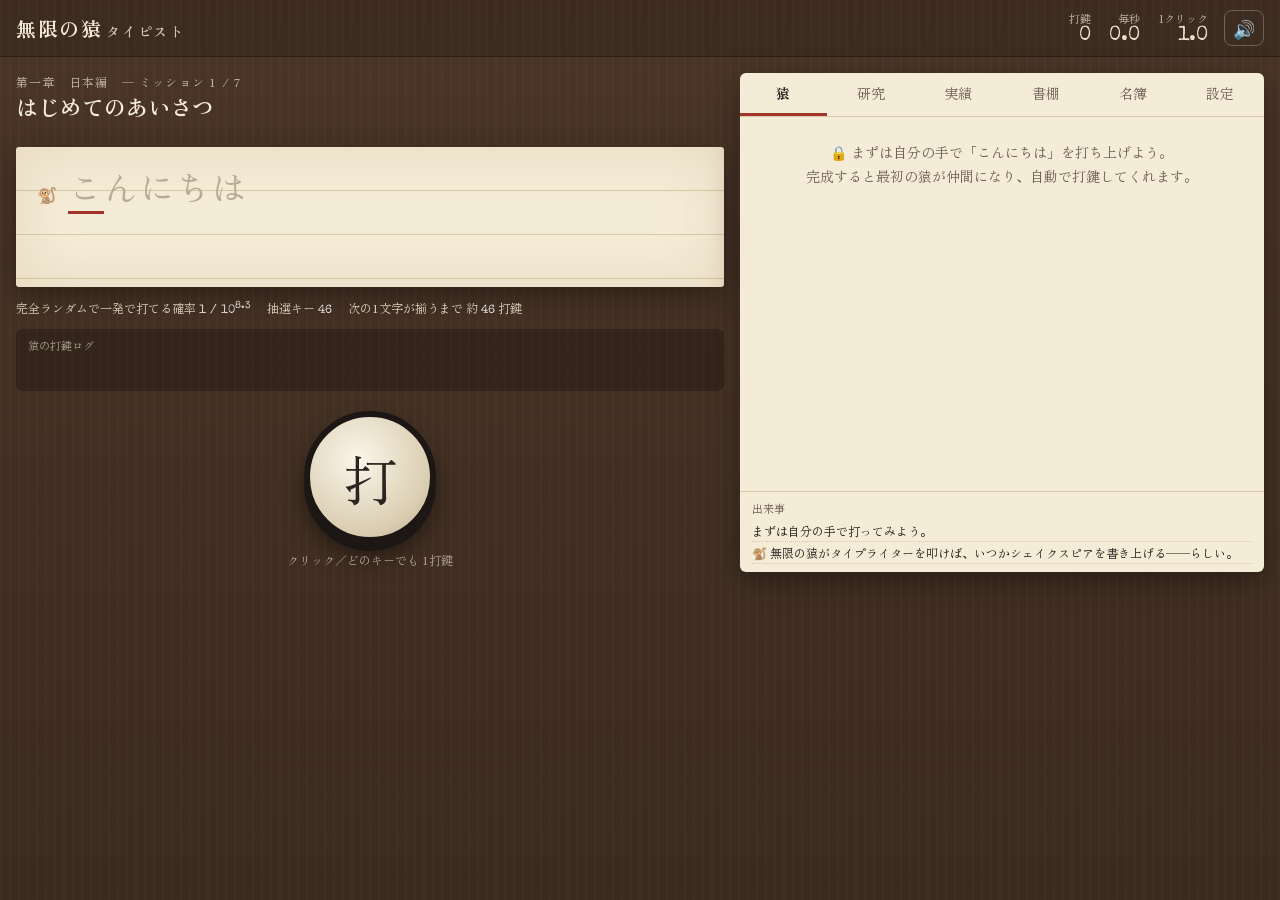
==== index.html @ df2c4b54 "Add Japanese chapter of Infinite Monkey Typist idle game Click/idle typing game themed on the infini" ====
<!doctype html>
<html lang="ja">
<head>
  <meta charset="utf-8">
  <meta name="viewport" content="width=device-width, initial-scale=1">
  <title>無限の猿タイピスト</title>
  <meta name="description" content="猿が無限にタイプしたらシェイクスピアも書けるのか？ 放置型タイピングゲーム">
  <link rel="preconnect" href="https://fonts.googleapis.com">
  <link rel="preconnect" href="https://fonts.gstatic.com" crossorigin>
  <link href="https://fonts.googleapis.com/css2?family=Zen+Old+Mincho:wght@400;700&family=Special+Elite&display=swap" rel="stylesheet">
  <link rel="stylesheet" href="css/style.css">
</head>
<body>
  <header class="topbar">
    <h1 class="logo">無限の猿<span>タイピスト</span></h1>
    <div class="stats">
      <div class="stat"><span class="stat-label">打鍵</span><span id="statKeys" class="stat-value">0</span></div>
      <div class="stat"><span class="stat-label">毎秒</span><span id="statKps" class="stat-value">0</span></div>
      <div class="stat"><span class="stat-label">1クリック</span><span id="statClick" class="stat-value">1</span></div>
    </div>
    <button id="muteBtn" class="icon-btn" title="音のオン／オフ">🔊</button>
  </header>

  <div id="strikeBanner" class="strike-banner" hidden>
    ✊ 猿たちがストライキ中！（生産 ×0.5）
    <button id="strikeBtn" class="btn">🍌 バナナで説得する</button>
  </div>

  <main class="layout">
    <section class="desk" id="desk">
      <div class="mission-head">
        <div id="missionChapter" class="mission-chapter">第一章　日本編</div>
        <div id="missionTitle" class="mission-title"></div>
        <div id="missionSource" class="mission-source"></div>
      </div>

      <div class="paper" id="paper"></div>

      <div class="odds" id="odds"></div>

      <div class="stream-wrap">
        <div class="stream-label">猿の打鍵ログ</div>
        <div class="stream" id="stream"></div>
      </div>

      <div class="key-area">
        <button id="typeKey" class="typekey" aria-label="打鍵する">
          <span class="typekey-face">打</span>
        </button>
        <div class="key-hint">クリック／どのキーでも 1打鍵</div>
      </div>

      <div id="golden" class="golden" hidden title="金のバナナ！">🍌</div>
    </section>

    <aside class="side">
      <nav class="tabs" id="tabs">
        <button data-tab="monkeys" class="tab active">猿</button>
        <button data-tab="research" class="tab">研究</button>
        <button data-tab="ach" class="tab">実績</button>
        <button data-tab="books" class="tab">書棚</button>
        <button data-tab="roster" class="tab">名簿</button>
        <button data-tab="settings" class="tab">設定</button>
      </nav>
      <div class="tab-panels">
        <div class="panel active" data-panel="monkeys" id="panelMonkeys"></div>
        <div class="panel" data-panel="research" id="panelResearch"></div>
        <div class="panel" data-panel="ach" id="panelAch"></div>
        <div class="panel" data-panel="books" id="panelBooks"></div>
        <div class="panel" data-panel="roster" id="panelRoster"></div>
        <div class="panel" data-panel="settings" id="panelSettings">
          <h3>セーブ</h3>
          <p class="muted">数秒ごとに自動保存しています。別の端末へ移すときは書き出した文字列を読み込んでください。</p>
          <div class="btn-row">
            <button id="exportBtn" class="btn">書き出し</button>
            <button id="importBtn" class="btn">読み込み</button>
          </div>
          <textarea id="saveText" class="save-text" rows="4" placeholder="ここにセーブ文字列"></textarea>
          <h3>その他</h3>
          <div class="btn-row">
            <button id="resetBtn" class="btn danger">最初からやり直す</button>
          </div>
          <p class="muted small">「猿が無限にタイプライターを叩けば、いつかシェイクスピアを書き上げる」——無限の猿定理より。</p>
        </div>
      </div>
      <div class="log-wrap">
        <div class="log-label">出来事</div>
        <ul class="log" id="log"></ul>
      </div>
    </aside>
  </main>

  <div id="modal" class="modal" hidden>
    <div class="modal-card">
      <div id="modalBody"></div>
      <button id="modalOk" class="btn primary">つづける</button>
    </div>
  </div>

  <div id="toasts" class="toasts"></div>

  <script src="js/data.js"></script>
  <script src="js/sound.js"></script>
  <script src="js/game.js"></script>
</body>
</html>
---- css/style.css ----
:root {
  --desk: #3b2a1f;
  --desk-2: #4a3527;
  --paper: #f5ecd7;
  --paper-2: #ebdfc3;
  --ink: #2b2420;
  --ink-soft: #6e6259;
  --ink-faint: #b9ab95;
  --accent: #a2342a;
  --accent-soft: #e9c9b8;
  --gold: #d9a520;
  --ok: #3f6b3a;
  --line: #d8c9a8;
  --font-jp: 'Zen Old Mincho', 'Hiragino Mincho ProN', 'Yu Mincho', serif;
  --font-type: 'Special Elite', 'Courier New', monospace;
}

* { box-sizing: border-box; }

html, body { margin: 0; }

body {
  min-height: 100vh;
  background:
    repeating-linear-gradient(90deg, rgba(255, 255, 255, 0.02) 0 2px, transparent 2px 9px),
    linear-gradient(180deg, var(--desk-2), var(--desk));
  color: var(--ink);
  font-family: var(--font-jp);
  -webkit-tap-highlight-color: transparent;
}

button { font-family: inherit; }

/* ── ヘッダー ── */
.topbar {
  display: flex;
  align-items: center;
  gap: 16px;
  padding: 10px 16px;
  color: var(--paper);
  border-bottom: 1px solid rgba(0, 0, 0, 0.3);
  background: rgba(0, 0, 0, 0.18);
  flex-wrap: wrap;
}

.logo { font-size: 20px; margin: 0; letter-spacing: 0.08em; white-space: nowrap; }
.logo span { font-size: 14px; margin-left: 4px; opacity: 0.8; }

.stats { display: flex; gap: 18px; margin-left: auto; flex-wrap: wrap; }
.stat { display: flex; flex-direction: column; align-items: flex-end; }
.stat-label { font-size: 11px; opacity: 0.7; }
.stat-value { font-family: var(--font-type); font-size: 20px; font-variant-numeric: tabular-nums; }

.icon-btn {
  background: none;
  border: 1px solid rgba(255, 255, 255, 0.25);
  border-radius: 8px;
  color: inherit;
  font-size: 18px;
  padding: 4px 8px;
  cursor: pointer;
}

.strike-banner {
  background: var(--accent);
  color: #fff;
  text-align: center;
  padding: 8px 16px;
  display: flex;
  justify-content: center;
  align-items: center;
  gap: 12px;
  flex-wrap: wrap;
}
.strike-banner[hidden] { display: none; }

/* ── レイアウト ── */
.layout {
  display: grid;
  grid-template-columns: minmax(0, 1.35fr) minmax(300px, 1fr);
  gap: 16px;
  padding: 16px;
  max-width: 1280px;
  margin: 0 auto;
}

@media (max-width: 820px) {
  .layout { grid-template-columns: minmax(0, 1fr); padding: 12px; }
  .stats { gap: 12px; }
  .stat-value { font-size: 17px; }
}

/* ── 机（左側） ── */
.desk {
  position: relative;
  display: flex;
  flex-direction: column;
  gap: 12px;
  min-width: 0;
}

.mission-head { color: var(--paper); }
.mission-chapter { font-size: 12px; opacity: 0.7; letter-spacing: 0.1em; }
.mission-title { font-size: 22px; font-weight: 700; }
.mission-source { font-size: 13px; opacity: 0.75; min-height: 1em; }

.paper {
  background:
    repeating-linear-gradient(180deg, transparent 0 43px, var(--line) 43px 44px),
    var(--paper);
  border-radius: 3px;
  padding: 18px 20px 20px;
  box-shadow: 0 10px 30px rgba(0, 0, 0, 0.35), inset 0 0 60px rgba(160, 130, 80, 0.18);
  min-height: 140px;
  font-size: clamp(22px, 4.6vw, 34px);
  line-height: 44px;
  overflow-wrap: anywhere;
}

.pline { display: flex; gap: 10px; align-items: baseline; }
.pmark { font-size: 16px; width: 22px; flex: none; text-align: center; opacity: 0.8; }
.ptext { letter-spacing: 0.06em; }
.pline.is-done .pmark { color: var(--ok); }

.done { color: var(--ink); }
.todo, .todo-c { color: var(--ink-faint); }
.partial { color: var(--accent); }
.cursor {
  color: var(--ink-faint);
  border-bottom: 3px solid var(--accent);
  animation: blink 1s steps(2, start) infinite;
}
.chunk { margin-right: 0.18em; }
.chunk.current { background: rgba(162, 52, 42, 0.07); border-radius: 3px; }

@keyframes blink { 50% { border-bottom-color: transparent; } }

.paper-end { text-align: center; line-height: 1.6; font-size: 16px; padding: 12px 0; }
.end-title { font-size: 34px; margin: 0 0 8px; letter-spacing: 0.3em; }

.odds {
  display: flex;
  flex-wrap: wrap;
  gap: 4px 16px;
  color: var(--paper);
  font-size: 12px;
  opacity: 0.85;
}
.odds b { font-family: var(--font-type); font-weight: normal; color: #fff; }

.stream-wrap {
  background: rgba(0, 0, 0, 0.25);
  border-radius: 6px;
  padding: 8px 12px;
  color: var(--paper);
}
.stream-label { font-size: 11px; opacity: 0.6; margin-bottom: 2px; }
.stream {
  font-size: 18px;
  height: 28px;
  white-space: nowrap;
  overflow: hidden;
  direction: rtl;
  text-align: left;
  opacity: 0.75;
}
.stream span { direction: ltr; unicode-bidi: isolate; display: inline-block; }
.stream .hit { color: var(--gold); opacity: 1; font-weight: 700; }

/* ── 打鍵キー ── */
.key-area {
  position: relative;
  display: flex;
  flex-direction: column;
  align-items: center;
  gap: 8px;
  padding: 8px 0 4px;
}

.typekey {
  width: 132px;
  height: 132px;
  border-radius: 50%;
  border: 6px solid #1c1714;
  background: radial-gradient(circle at 40% 35%, #fbf6ea, #d9ccb0 70%, #b8a888);
  box-shadow: 0 8px 0 #1c1714, 0 14px 24px rgba(0, 0, 0, 0.45);
  cursor: pointer;
  user-select: none;
  touch-action: manipulation;
  transition: transform 0.05s;
}
.typekey-face { font-size: 54px; color: var(--ink); }
.typekey:active, .typekey.pressed { animation: press 0.12s; }
@keyframes press {
  40% { transform: translateY(6px); box-shadow: 0 2px 0 #1c1714, 0 4px 10px rgba(0, 0, 0, 0.45); }
}
.key-hint { color: var(--paper); font-size: 12px; opacity: 0.6; }

.float {
  position: absolute;
  top: 10px;
  color: var(--gold);
  font-family: var(--font-type);
  font-size: 20px;
  pointer-events: none;
  animation: floatUp 0.9s ease-out forwards;
}
@keyframes floatUp { to { transform: translateY(-50px); opacity: 0; } }

.golden {
  position: absolute;
  font-size: 48px;
  cursor: pointer;
  z-index: 5;
  filter: drop-shadow(0 0 12px var(--gold)) saturate(1.6);
  animation: bob 1.4s ease-in-out infinite;
  user-select: none;
}
.golden[hidden] { display: none; }
@keyframes bob { 50% { transform: translateY(-8px) rotate(12deg); } }

/* ── サイド（右側） ── */
.side {
  background: var(--paper);
  border-radius: 6px;
  box-shadow: 0 10px 30px rgba(0, 0, 0, 0.35);
  display: flex;
  flex-direction: column;
  min-width: 0;
  max-height: calc(100vh - 100px);
  position: sticky;
  top: 16px;
}
@media (max-width: 820px) {
  .side { max-height: none; position: static; }
}

.tabs {
  display: flex;
  border-bottom: 1px solid var(--line);
  overflow-x: auto;
}
.tab {
  flex: 1;
  background: none;
  border: none;
  padding: 10px 6px;
  font-size: 14px;
  color: var(--ink-soft);
  cursor: pointer;
  white-space: nowrap;
  border-bottom: 3px solid transparent;
}
.tab.active { color: var(--ink); border-bottom-color: var(--accent); font-weight: 700; }

.tab-panels { overflow-y: auto; flex: 1; min-height: 200px; }
.panel { display: none; padding: 8px 12px 12px; }
.panel.active { display: block; }
.panel h3 { font-size: 13px; color: var(--ink-soft); margin: 12px 0 6px; letter-spacing: 0.1em; }

.item {
  display: flex;
  align-items: center;
  gap: 10px;
  width: 100%;
  text-align: left;
  background: #fffaf0;
  border: 1px solid var(--line);
  border-radius: 6px;
  padding: 8px 10px;
  margin-bottom: 6px;
  cursor: pointer;
  color: var(--ink);
}
.item:disabled { cursor: default; opacity: 0.5; }
.item.affordable:hover { border-color: var(--accent); background: #fff; }
.item-icon { font-size: 26px; width: 34px; text-align: center; flex: none; }
.item-main { flex: 1; min-width: 0; display: flex; flex-direction: column; }
.item-name { font-weight: 700; font-size: 15px; }
.item-sub { font-size: 11px; color: var(--ink-soft); line-height: 1.4; }
.item-side { display: flex; flex-direction: column; align-items: flex-end; flex: none; }
.item-owned { font-family: var(--font-type); font-size: 22px; line-height: 1; }
.item-cost { font-family: var(--font-type); font-size: 13px; color: var(--accent); }
.item-cost::before { content: '⌨ '; }

.locked {
  text-align: center;
  color: var(--ink-soft);
  padding: 16px 8px;
  line-height: 1.7;
  font-size: 14px;
}
.muted { color: var(--ink-soft); }
.small { font-size: 12px; }

.btn {
  background: #fffaf0;
  border: 1px solid var(--ink-soft);
  border-radius: 6px;
  padding: 6px 14px;
  cursor: pointer;
  font-size: 14px;
  color: var(--ink);
}
.btn.primary { background: var(--accent); color: #fff; border-color: var(--accent); padding: 8px 24px; }
.btn.danger { color: var(--accent); border-color: var(--accent); }
.btn-row { display: flex; gap: 8px; margin: 8px 0; flex-wrap: wrap; }
.save-text { width: 100%; font-family: monospace; font-size: 11px; border: 1px solid var(--line); border-radius: 6px; padding: 6px; background: #fffaf0; }

/* 実績 */
.ach-grid { display: grid; grid-template-columns: repeat(auto-fill, minmax(120px, 1fr)); gap: 6px; }
.ach {
  border: 1px dashed var(--line);
  border-radius: 6px;
  padding: 6px;
  display: flex;
  flex-direction: column;
  align-items: center;
  text-align: center;
  color: var(--ink-faint);
}
.ach.got { border-style: solid; color: var(--ink); background: #fffaf0; }
.ach-icon { font-size: 20px; }
.ach-name { font-size: 12px; font-weight: 700; }
.ach-desc { font-size: 10px; color: var(--ink-soft); }
.words { display: flex; flex-wrap: wrap; gap: 6px; }
.word { border: 1px dashed var(--line); border-radius: 4px; padding: 2px 8px; color: var(--ink-faint); }
.word.got { border-style: solid; color: var(--ink); background: #fffaf0; }
.word small { margin-left: 4px; color: var(--ink-soft); }

/* 書棚 */
.shelf {
  display: flex;
  flex-wrap: wrap;
  gap: 4px;
  align-items: flex-end;
  padding: 10px 8px 0;
  border-bottom: 10px solid #7a5638;
  min-height: 170px;
}
.book {
  writing-mode: vertical-rl;
  background: hsl(var(--hue), 35%, 38%);
  color: #f5ecd7;
  border: none;
  border-radius: 3px 3px 0 0;
  width: 38px;
  height: 150px;
  padding: 10px 4px;
  font-size: 13px;
  cursor: pointer;
  box-shadow: inset -4px 0 0 rgba(0, 0, 0, 0.2);
  overflow: hidden;
}
.book:hover { transform: translateY(-4px); }

/* 名簿 */
.roster { list-style: none; padding: 0; margin: 0; }
.roster li { display: flex; align-items: center; gap: 8px; padding: 6px 0; border-bottom: 1px dotted var(--line); }
.r-icon { font-size: 20px; }
.r-name { font-weight: 700; }
.r-meta { font-size: 12px; color: var(--ink-soft); margin-left: auto; }

/* 出来事ログ */
.log-wrap { border-top: 1px solid var(--line); padding: 8px 12px; }
.log-label { font-size: 11px; color: var(--ink-soft); }
.log { list-style: none; padding: 0; margin: 4px 0 0; font-size: 12px; max-height: 140px; overflow-y: auto; }
.log li { padding: 2px 0; border-bottom: 1px dotted var(--line); }

/* モーダル */
.modal {
  position: fixed;
  inset: 0;
  background: rgba(20, 14, 10, 0.6);
  display: flex;
  align-items: center;
  justify-content: center;
  padding: 16px;
  z-index: 20;
}
.modal[hidden] { display: none; }
.modal-card {
  background: var(--paper);
  border-radius: 6px;
  padding: 24px;
  max-width: 440px;
  width: 100%;
  text-align: center;
  box-shadow: 0 20px 60px rgba(0, 0, 0, 0.5);
  line-height: 1.7;
}
.modal-card h2 { margin: 0 0 8px; }
.big { font-family: var(--font-type); font-size: 28px; color: var(--accent); }
.mission-clear { font-size: 14px; letter-spacing: 0.4em; color: var(--accent); }
.scroll { font-size: 28px; margin: 12px 0; line-height: 1.6; }
.reward { background: #fffaf0; border-radius: 6px; padding: 8px; font-size: 14px; }

/* トースト */
.toasts {
  position: fixed;
  bottom: 16px;
  left: 50%;
  transform: translateX(-50%);
  display: flex;
  flex-direction: column;
  gap: 6px;
  align-items: center;
  z-index: 30;
  pointer-events: none;
  width: max-content;
  max-width: calc(100vw - 32px);
}
.toast {
  background: var(--ink);
  color: var(--paper);
  padding: 8px 16px;
  border-radius: 20px;
  font-size: 13px;
  box-shadow: 0 4px 16px rgba(0, 0, 0, 0.4);
  transition: opacity 0.5s, transform 0.5s;
}
.toast.out { opacity: 0; transform: translateY(8px); }
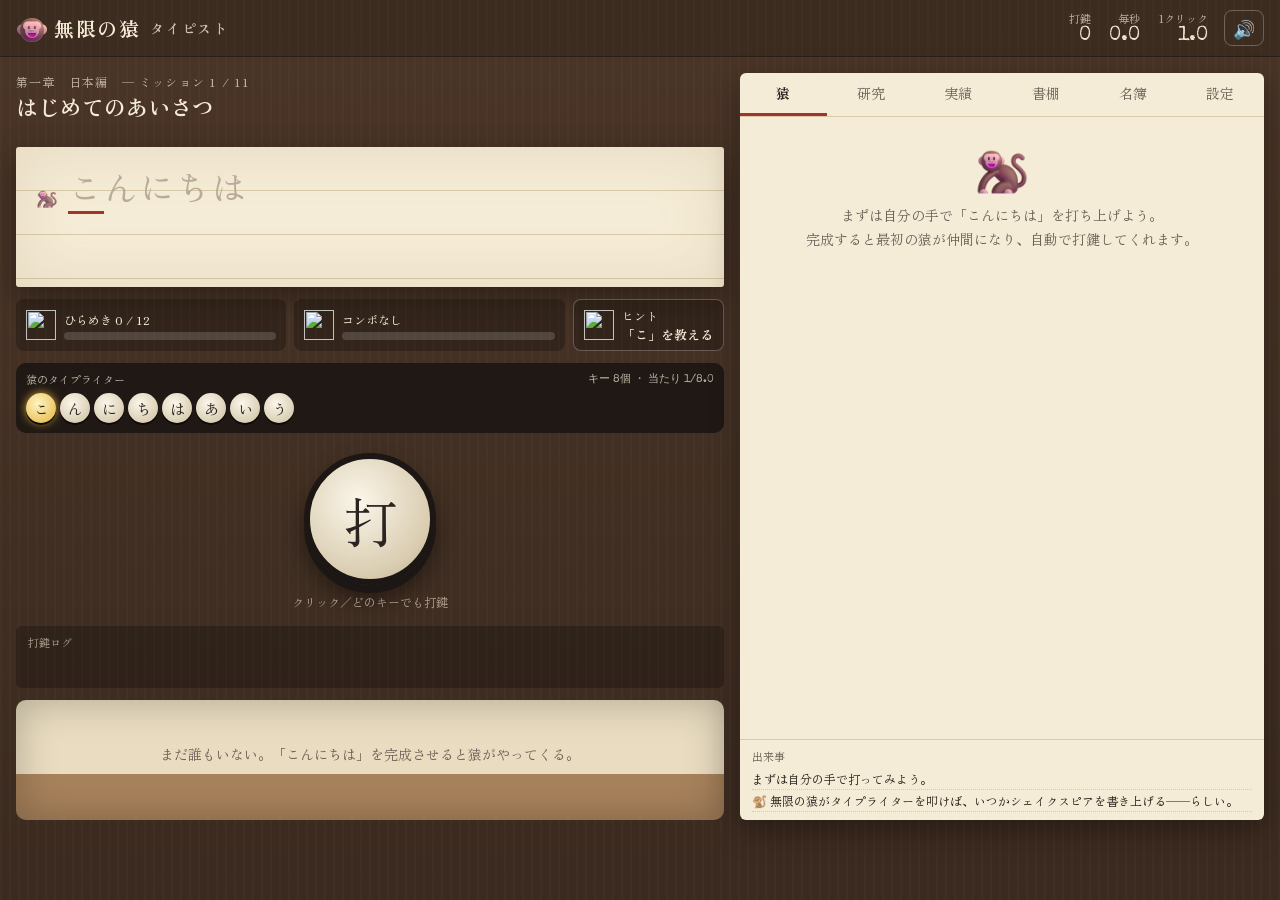
==== commit 82dc1829: "Rework game feel: growing keyboard, inspiration gauge, combos, monkey room - Keyboard starts with 8 " ====
--- a/index.html
+++ b/index.html
@@ -7,12 +7,12 @@
   <meta name="description" content="猿が無限にタイプしたらシェイクスピアも書けるのか？ 放置型タイピングゲーム">
   <link rel="preconnect" href="https://fonts.googleapis.com">
   <link rel="preconnect" href="https://fonts.gstatic.com" crossorigin>
-  <link href="https://fonts.googleapis.com/css2?family=Zen+Old+Mincho:wght@400;700&family=Special+Elite&display=swap" rel="stylesheet">
+  <link href="https://fonts.googleapis.com/css2?family=Zen+Old+Mincho:wght@400;700&family=Yuji+Syuku&family=Special+Elite&display=swap" rel="stylesheet">
   <link rel="stylesheet" href="css/style.css">
 </head>
 <body>
   <header class="topbar">
-    <h1 class="logo">無限の猿<span>タイピスト</span></h1>
+    <h1 class="logo"><img class="logo-img" src="assets/fluent/monkey_face.png" alt="">無限の猿<span>タイピスト</span></h1>
     <div class="stats">
       <div class="stat"><span class="stat-label">打鍵</span><span id="statKeys" class="stat-value">0</span></div>
       <div class="stat"><span class="stat-label">毎秒</span><span id="statKps" class="stat-value">0</span></div>
@@ -22,7 +22,7 @@
   </header>
 
   <div id="strikeBanner" class="strike-banner" hidden>
-    ✊ 猿たちがストライキ中！（生産 ×0.5）
+    <img class="strike-img" src="assets/fluent/raised_fist.png" alt=""> 猿たちがストライキ中！（生産 ×0.5）
     <button id="strikeBtn" class="btn">🍌 バナナで説得する</button>
   </div>
 
@@ -36,21 +36,48 @@
 
       <div class="paper" id="paper"></div>
 
-      <div class="odds" id="odds"></div>
+      <div class="gauges">
+        <div class="gauge">
+          <img class="gauge-img" src="assets/fluent/light_bulb.png" alt="">
+          <div class="gauge-body">
+            <div class="gauge-label">ひらめき <span id="inspText"></span></div>
+            <div class="bar"><div class="bar-fill insp" id="inspFill"></div></div>
+          </div>
+        </div>
+        <div class="gauge">
+          <img class="gauge-img" src="assets/fluent/fire.png" alt="">
+          <div class="gauge-body">
+            <div class="gauge-label" id="comboText"></div>
+            <div class="bar"><div class="bar-fill combo" id="comboFill"></div></div>
+          </div>
+        </div>
+        <button id="hintBtn" class="hint-btn" title="次の1文字を猿に教える">
+          <img class="gauge-img" src="assets/fluent/memo.png" alt="">
+          <span><span class="gauge-label">ヒント</span><br><span id="hintText" class="hint-text"></span></span>
+        </button>
+      </div>
+
+      <div class="keyboard-wrap">
+        <div class="kb-head"><span>猿のタイプライター</span><span id="odds" class="odds"></span></div>
+        <div class="keyboard" id="keyboard"></div>
+      </div>
+
+      <div class="key-area" id="keyArea">
+        <div class="key-bubbles" id="keyBubbles"></div>
+        <button id="typeKey" class="typekey" aria-label="打鍵する">
+          <span class="typekey-face">打</span>
+        </button>
+        <div class="key-hint">クリック／どのキーでも打鍵</div>
+      </div>
 
       <div class="stream-wrap">
-        <div class="stream-label">猿の打鍵ログ</div>
+        <div class="stream-label">打鍵ログ</div>
         <div class="stream" id="stream"></div>
       </div>
 
-      <div class="key-area">
-        <button id="typeKey" class="typekey" aria-label="打鍵する">
-          <span class="typekey-face">打</span>
-        </button>
-        <div class="key-hint">クリック／どのキーでも 1打鍵</div>
-      </div>
+      <div class="room" id="room"></div>
 
-      <div id="golden" class="golden" hidden title="金のバナナ！">🍌</div>
+      <img id="golden" class="golden" src="assets/fluent/banana.png" alt="金のバナナ" title="金のバナナ！" hidden>
     </section>
 
     <aside class="side">
@@ -81,6 +108,7 @@
             <button id="resetBtn" class="btn danger">最初からやり直す</button>
           </div>
           <p class="muted small">「猿が無限にタイプライターを叩けば、いつかシェイクスピアを書き上げる」——無限の猿定理より。</p>
+          <p class="muted small">画像素材：<a href="https://github.com/microsoft/fluentui-emoji" target="_blank" rel="noopener">Microsoft Fluent Emoji</a>（MIT License）</p>
         </div>
       </div>
       <div class="log-wrap">
--- a/css/style.css
+++ b/css/style.css
@@ -13,6 +13,7 @@
   --line: #d8c9a8;
   --font-jp: 'Zen Old Mincho', 'Hiragino Mincho ProN', 'Yu Mincho', serif;
   --font-type: 'Special Elite', 'Courier New', monospace;
+  --font-brush: 'Yuji Syuku', 'Zen Old Mincho', serif;
 }
 
 * { box-sizing: border-box; }
@@ -130,23 +131,12 @@
   border-bottom: 3px solid var(--accent);
   animation: blink 1s steps(2, start) infinite;
 }
-.chunk { margin-right: 0.18em; }
-.chunk.current { background: rgba(162, 52, 42, 0.07); border-radius: 3px; }
 
 @keyframes blink { 50% { border-bottom-color: transparent; } }
 
 .paper-end { text-align: center; line-height: 1.6; font-size: 16px; padding: 12px 0; }
 .end-title { font-size: 34px; margin: 0 0 8px; letter-spacing: 0.3em; }
 
-.odds {
-  display: flex;
-  flex-wrap: wrap;
-  gap: 4px 16px;
-  color: var(--paper);
-  font-size: 12px;
-  opacity: 0.85;
-}
-.odds b { font-family: var(--font-type); font-weight: normal; color: #fff; }
 
 .stream-wrap {
   background: rgba(0, 0, 0, 0.25);
@@ -209,7 +199,8 @@
 
 .golden {
   position: absolute;
-  font-size: 48px;
+  width: 64px;
+  height: 64px;
   cursor: pointer;
   z-index: 5;
   filter: drop-shadow(0 0 12px var(--gold)) saturate(1.6);
@@ -420,3 +411,176 @@
   transition: opacity 0.5s, transform 0.5s;
 }
 .toast.out { opacity: 0; transform: translateY(8px); }
+
+/* ── v2: 画像・ゲージ・キーボード・部屋 ── */
+.logo { display: flex; align-items: center; gap: 6px; }
+.logo-img { width: 32px; height: 32px; }
+.ico { width: 30px; height: 30px; object-fit: contain; }
+.strike-img { width: 24px; height: 24px; vertical-align: middle; }
+.pmark-img { width: 22px; height: 22px; vertical-align: middle; animation: bob 1.2s ease-in-out infinite; }
+
+.paper.shake { animation: shake 0.18s; }
+@keyframes shake { 30% { transform: translate(2px, 1px) rotate(0.3deg); } 70% { transform: translate(-2px, -1px) rotate(-0.3deg); } }
+
+.stamp { display: inline-block; animation: stamp 0.45s cubic-bezier(.2, 1.6, .4, 1); }
+.stamp-insp { color: #b7791f; }
+.stamp-hint { color: #2f5d8a; }
+@keyframes stamp {
+  0% { transform: scale(2.6) rotate(-12deg); opacity: 0; }
+  60% { transform: scale(0.9) rotate(2deg); opacity: 1; }
+  100% { transform: scale(1); }
+}
+
+.gauges {
+  display: grid;
+  grid-template-columns: 1fr 1fr auto;
+  gap: 8px;
+}
+@media (max-width: 560px) {
+  .gauges { grid-template-columns: 1fr 1fr; }
+  .hint-btn { grid-column: 1 / -1; }
+}
+.gauge, .hint-btn {
+  display: flex;
+  align-items: center;
+  gap: 8px;
+  background: rgba(0, 0, 0, 0.25);
+  border-radius: 8px;
+  padding: 6px 10px;
+  color: var(--paper);
+  min-width: 0;
+}
+.gauge-img { width: 30px; height: 30px; flex: none; }
+.gauge-body { flex: 1; min-width: 0; }
+.gauge-label { font-size: 12px; white-space: nowrap; overflow: hidden; text-overflow: ellipsis; }
+.bar { height: 8px; background: rgba(255, 255, 255, 0.15); border-radius: 4px; overflow: hidden; margin-top: 4px; }
+.bar-fill { height: 100%; width: 0; border-radius: 4px; transition: width 0.15s linear; }
+.bar-fill.insp { background: linear-gradient(90deg, #f6d365, #fda085); }
+.bar-fill.combo { background: linear-gradient(90deg, #ff9a3c, #e8453c); transition: none; }
+.hint-btn {
+  border: 1px solid rgba(255, 255, 255, 0.25);
+  cursor: pointer;
+  text-align: left;
+  font-family: inherit;
+}
+.hint-btn:not(:disabled):hover { background: rgba(0, 0, 0, 0.4); border-color: var(--gold); }
+.hint-btn:disabled { cursor: default; opacity: 0.55; }
+.hint-text { font-size: 13px; font-weight: 700; }
+
+body.on-fire .paper { box-shadow: 0 0 0 3px rgba(232, 69, 60, 0.6), 0 0 40px rgba(255, 154, 60, 0.55); }
+body.on-fire .typekey { box-shadow: 0 8px 0 #1c1714, 0 0 30px rgba(255, 154, 60, 0.8); }
+
+.keyboard-wrap { background: #1f1814; border-radius: 10px; padding: 8px 10px 10px; color: var(--paper); }
+.kb-head { display: flex; justify-content: space-between; font-size: 11px; opacity: 0.75; margin-bottom: 6px; gap: 8px; flex-wrap: wrap; }
+.keyboard { display: flex; flex-wrap: wrap; gap: 4px; }
+.kc {
+  display: inline-flex;
+  align-items: center;
+  justify-content: center;
+  width: 30px;
+  height: 30px;
+  border-radius: 50%;
+  background: radial-gradient(circle at 40% 35%, #fbf6ea, #cdbf9f);
+  color: var(--ink);
+  font-size: 15px;
+  box-shadow: 0 2px 0 #0d0a08;
+}
+.kc.target { background: radial-gradient(circle at 40% 35%, #fff4c2, #e3b33c); box-shadow: 0 2px 0 #0d0a08, 0 0 10px rgba(227, 179, 60, 0.9); }
+.kc.new { animation: newkey 1.2s ease-in-out 3; }
+@keyframes newkey { 50% { transform: translateY(-4px) scale(1.15); box-shadow: 0 0 14px #7fd3ff; } }
+
+.key-area { position: relative; }
+.key-bubbles { position: absolute; left: 50%; top: 0; width: 0; height: 0; }
+
+.bubble {
+  position: absolute;
+  left: 0;
+  bottom: 0;
+  transform: translateX(-50%);
+  background: #fffaf0;
+  color: var(--ink);
+  border-radius: 12px;
+  padding: 1px 7px;
+  font-size: 15px;
+  pointer-events: none;
+  box-shadow: 0 2px 6px rgba(0, 0, 0, 0.3);
+  animation: bubbleUp 0.9s ease-out forwards;
+  white-space: nowrap;
+}
+.bubble.hit { background: var(--gold); color: #fff; font-weight: 700; font-size: 18px; }
+@keyframes bubbleUp {
+  from { transform: translate(-50%, 0) scale(0.6); opacity: 0; }
+  20% { opacity: 1; transform: translate(calc(-50% + var(--x) * 0.3), -14px) scale(1); }
+  to { transform: translate(calc(-50% + var(--x)), -56px) scale(1); opacity: 0; }
+}
+
+.room {
+  background:
+    linear-gradient(180deg, #e9dcc0 0 62%, #a8825c 62% 100%);
+  border-radius: 10px;
+  padding: 14px 10px 10px;
+  min-height: 120px;
+  box-shadow: inset 0 0 40px rgba(0, 0, 0, 0.25);
+}
+.room-empty { color: var(--ink-soft); text-align: center; padding: 30px 10px; font-size: 14px; }
+.room-floor { display: flex; flex-wrap: wrap; justify-content: center; gap: 8px 6px; }
+.desk-slot { position: relative; width: 78px; display: flex; flex-direction: column; align-items: center; }
+.desk-slot .bubbles { position: absolute; left: 50%; top: 6px; width: 0; height: 0; z-index: 2; }
+.monkey-img { width: 52px; height: 52px; animation: typing 0.5s ease-in-out infinite alternate; animation-delay: var(--d); }
+.desk-slot.asleep .monkey-img { animation: none; filter: grayscale(0.5); transform: rotate(-12deg) translateY(4px); }
+.zzz { position: absolute; top: -6px; right: 8px; width: 24px; height: 24px; animation: bob 2s ease-in-out infinite; }
+.typewriter { margin-top: -10px; }
+.tw-img { width: 42px; height: 42px; }
+.tag { font-size: 11px; background: rgba(255, 250, 240, 0.9); border-radius: 8px; padding: 0 6px; white-space: nowrap; }
+.tag small { margin-left: 3px; color: var(--accent); }
+@keyframes typing {
+  from { transform: translateY(0) rotate(-3deg); }
+  to { transform: translateY(-3px) rotate(3deg); }
+}
+.room-extras { display: flex; flex-wrap: wrap; justify-content: center; gap: 10px; margin-top: 10px; }
+.extra { display: flex; align-items: center; gap: 2px; background: rgba(255, 250, 240, 0.7); border-radius: 16px; padding: 2px 10px 2px 4px; font-family: var(--font-type); }
+.extra-img { width: 28px; height: 28px; }
+
+.locked-img { width: 56px; height: 56px; }
+
+/* 名簿 */
+.roster li { align-items: center; }
+.r-img { width: 40px; height: 40px; flex: none; }
+.r-main { flex: 1; min-width: 0; }
+.r-meta { margin-left: 0; }
+.r-trait { font-size: 11px; color: var(--ink-soft); }
+.xp { height: 5px; background: var(--paper-2); border-radius: 3px; overflow: hidden; margin-top: 3px; }
+.xp-fill { height: 100%; background: var(--ok); }
+.feed { display: flex; align-items: center; gap: 2px; font-family: var(--font-type); font-size: 12px; padding: 4px 8px; flex: none; }
+.feed:disabled { opacity: 0.45; cursor: default; }
+.btn-img { width: 18px; height: 18px; }
+
+/* 実績 */
+.ach-img { width: 24px; height: 24px; }
+.ach-q { font-size: 18px; }
+
+/* 迷作 */
+.meisaku { list-style: none; padding: 0; margin: 0; }
+.meisaku li { padding: 6px 0; border-bottom: 1px dotted var(--line); display: flex; flex-direction: column; }
+.mz { font-size: 18px; }
+.mz-meta { font-size: 11px; color: var(--ink-soft); }
+
+/* モーダル */
+.modal-img { width: 64px; height: 64px; }
+.calligraphy { font-family: var(--font-brush); font-size: 34px; line-height: 1.5; margin: 10px 0; }
+.newkeys { display: flex; align-items: center; justify-content: center; gap: 4px; flex-wrap: wrap; font-size: 13px; }
+
+.confetti {
+  position: fixed;
+  top: -12px;
+  width: 8px;
+  height: 14px;
+  z-index: 40;
+  pointer-events: none;
+  animation: fall 2.2s ease-in forwards;
+}
+@keyframes fall {
+  to { transform: translate(var(--dx), 105vh) rotate(var(--r)); }
+}
+
+.odds { font-family: var(--font-type); }
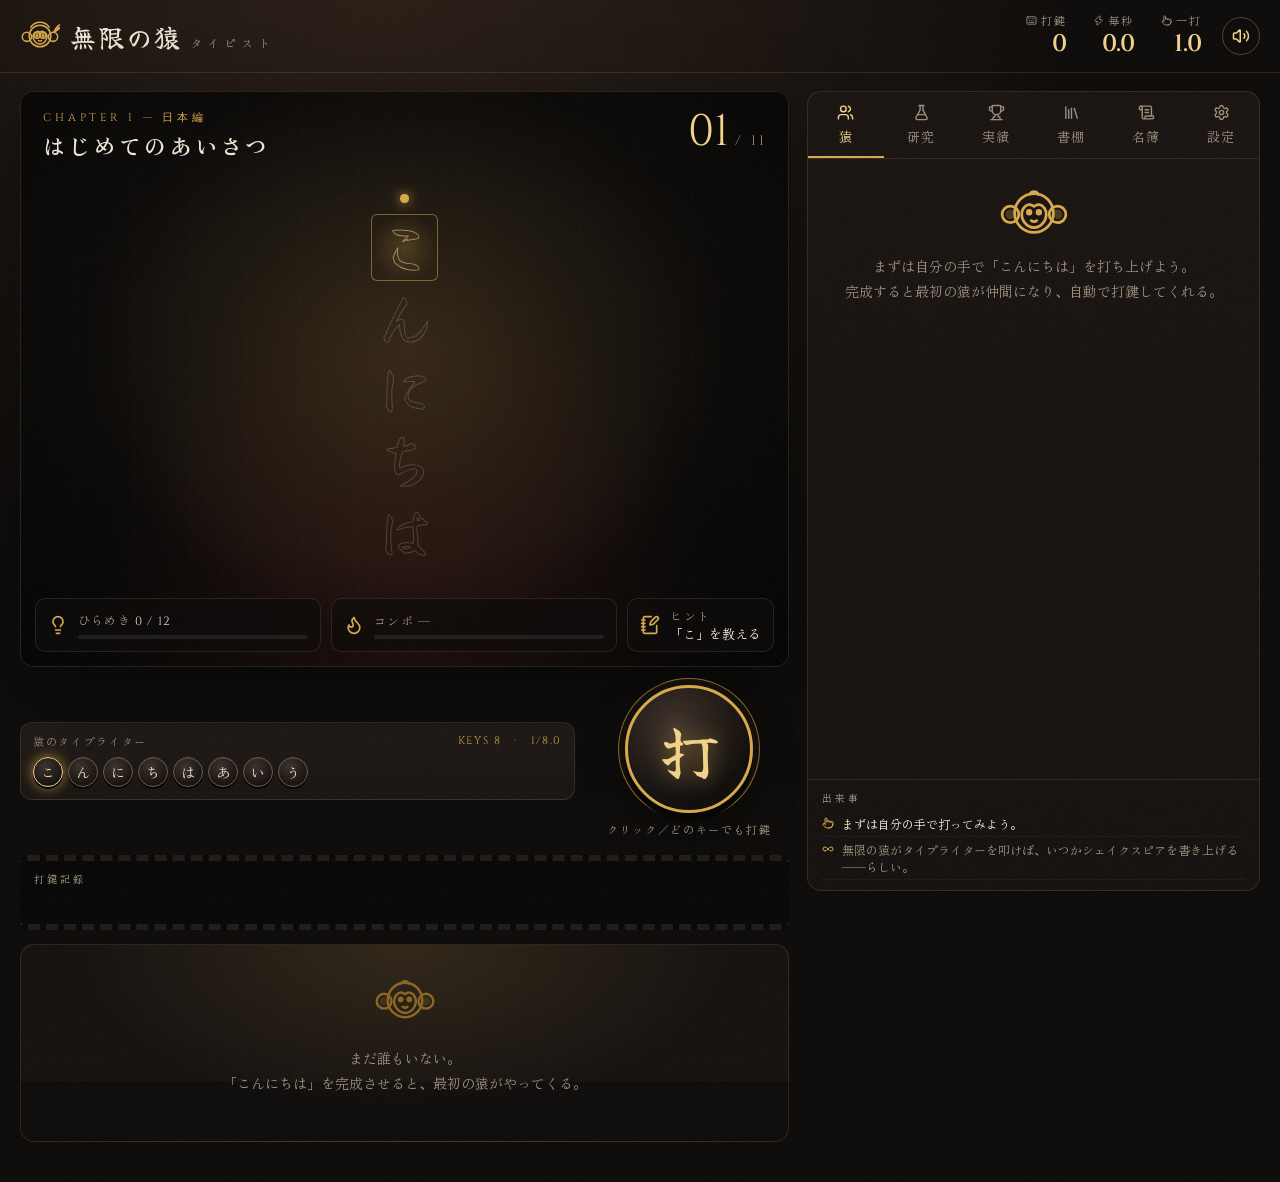
==== commit 3eea707a: "Cinematic graphics overhaul: dark stage, vertical manuscript, slam effects - Replace emoji and Fluen" ====
--- a/index.html
+++ b/index.html
@@ -7,87 +7,97 @@
   <meta name="description" content="猿が無限にタイプしたらシェイクスピアも書けるのか？ 放置型タイピングゲーム">
   <link rel="preconnect" href="https://fonts.googleapis.com">
   <link rel="preconnect" href="https://fonts.gstatic.com" crossorigin>
-  <link href="https://fonts.googleapis.com/css2?family=Zen+Old+Mincho:wght@400;700&family=Yuji+Syuku&family=Special+Elite&display=swap" rel="stylesheet">
+  <link href="https://fonts.googleapis.com/css2?family=Zen+Old+Mincho:wght@400;700;900&family=Yuji+Syuku&family=Cinzel:wght@400;600;700&display=swap" rel="stylesheet">
   <link rel="stylesheet" href="css/style.css">
 </head>
 <body>
+  <div class="grain" aria-hidden="true"></div>
+
   <header class="topbar">
-    <h1 class="logo"><img class="logo-img" src="assets/fluent/monkey_face.png" alt="">無限の猿<span>タイピスト</span></h1>
+    <h1 class="logo">
+      <span class="logo-mark" id="logoMark"></span>
+      <span class="logo-text">無限の猿<small>タイピスト</small></span>
+    </h1>
     <div class="stats">
-      <div class="stat"><span class="stat-label">打鍵</span><span id="statKeys" class="stat-value">0</span></div>
-      <div class="stat"><span class="stat-label">毎秒</span><span id="statKps" class="stat-value">0</span></div>
-      <div class="stat"><span class="stat-label">1クリック</span><span id="statClick" class="stat-value">1</span></div>
+      <div class="stat"><span class="stat-label" data-icon="keyboard">打鍵</span><span id="statKeys" class="stat-value">0</span></div>
+      <div class="stat"><span class="stat-label" data-icon="zap">毎秒</span><span id="statKps" class="stat-value">0</span></div>
+      <div class="stat"><span class="stat-label" data-icon="pointer">一打</span><span id="statClick" class="stat-value">1</span></div>
     </div>
-    <button id="muteBtn" class="icon-btn" title="音のオン／オフ">🔊</button>
+    <button id="muteBtn" class="icon-btn" title="音のオン／オフ"></button>
   </header>
 
   <div id="strikeBanner" class="strike-banner" hidden>
-    <img class="strike-img" src="assets/fluent/raised_fist.png" alt=""> 猿たちがストライキ中！（生産 ×0.5）
-    <button id="strikeBtn" class="btn">🍌 バナナで説得する</button>
+    <span data-icon="hand-fist"></span>
+    <span>猿たちがストライキ中 — 生産 ×0.5</span>
+    <button id="strikeBtn" class="btn gold"><span data-icon="banana"></span>バナナで説得する</button>
   </div>
 
   <main class="layout">
-    <section class="desk" id="desk">
-      <div class="mission-head">
-        <div id="missionChapter" class="mission-chapter">第一章　日本編</div>
-        <div id="missionTitle" class="mission-title"></div>
-        <div id="missionSource" class="mission-source"></div>
+    <section class="play">
+      <div class="stage" id="stage">
+        <div class="stage-bg" aria-hidden="true"></div>
+        <div class="stage-head">
+          <div>
+            <div id="missionChapter" class="kicker"></div>
+            <div id="missionTitle" class="mission-title"></div>
+            <div id="missionSource" class="mission-source"></div>
+          </div>
+          <div class="mission-count" id="missionCount"></div>
+        </div>
+        <div class="manuscript-wrap"><div class="manuscript" id="paper"></div></div>
+        <div class="combo-big" id="comboBig"></div>
+        <div class="slam-layer" id="slamLayer"></div>
+        <button id="golden" class="golden" title="金のバナナ" hidden></button>
+        <div class="stage-hud">
+          <div class="gauge">
+            <span class="gauge-icon" data-icon="lightbulb"></span>
+            <div class="gauge-body">
+              <div class="gauge-label">ひらめき <span id="inspText"></span></div>
+              <div class="bar"><div class="bar-fill insp" id="inspFill"></div></div>
+            </div>
+          </div>
+          <div class="gauge">
+            <span class="gauge-icon" data-icon="flame"></span>
+            <div class="gauge-body">
+              <div class="gauge-label" id="comboText"></div>
+              <div class="bar"><div class="bar-fill combo" id="comboFill"></div></div>
+            </div>
+          </div>
+          <button id="hintBtn" class="gauge hint-btn" title="次の1文字を猿に教える">
+            <span class="gauge-icon" data-icon="notebook-pen"></span>
+            <span class="gauge-body"><span class="gauge-label">ヒント</span><span id="hintText" class="hint-text"></span></span>
+          </button>
+        </div>
       </div>
 
-      <div class="paper" id="paper"></div>
-
-      <div class="gauges">
-        <div class="gauge">
-          <img class="gauge-img" src="assets/fluent/light_bulb.png" alt="">
-          <div class="gauge-body">
-            <div class="gauge-label">ひらめき <span id="inspText"></span></div>
-            <div class="bar"><div class="bar-fill insp" id="inspFill"></div></div>
-          </div>
+      <div class="console">
+        <div class="keyboard-wrap">
+          <div class="kb-head"><span>猿のタイプライター</span><span id="odds" class="odds"></span></div>
+          <div class="keyboard" id="keyboard"></div>
         </div>
-        <div class="gauge">
-          <img class="gauge-img" src="assets/fluent/fire.png" alt="">
-          <div class="gauge-body">
-            <div class="gauge-label" id="comboText"></div>
-            <div class="bar"><div class="bar-fill combo" id="comboFill"></div></div>
-          </div>
+        <div class="key-area" id="keyArea">
+          <div class="key-bubbles" id="keyBubbles"></div>
+          <button id="typeKey" class="typekey" aria-label="打鍵する"><span class="typekey-face">打</span></button>
+          <div class="key-hint">クリック／どのキーでも打鍵</div>
         </div>
-        <button id="hintBtn" class="hint-btn" title="次の1文字を猿に教える">
-          <img class="gauge-img" src="assets/fluent/memo.png" alt="">
-          <span><span class="gauge-label">ヒント</span><br><span id="hintText" class="hint-text"></span></span>
-        </button>
-      </div>
-
-      <div class="keyboard-wrap">
-        <div class="kb-head"><span>猿のタイプライター</span><span id="odds" class="odds"></span></div>
-        <div class="keyboard" id="keyboard"></div>
-      </div>
-
-      <div class="key-area" id="keyArea">
-        <div class="key-bubbles" id="keyBubbles"></div>
-        <button id="typeKey" class="typekey" aria-label="打鍵する">
-          <span class="typekey-face">打</span>
-        </button>
-        <div class="key-hint">クリック／どのキーでも打鍵</div>
       </div>
 
       <div class="stream-wrap">
-        <div class="stream-label">打鍵ログ</div>
+        <div class="stream-label">打鍵記録</div>
         <div class="stream" id="stream"></div>
       </div>
 
       <div class="room" id="room"></div>
-
-      <img id="golden" class="golden" src="assets/fluent/banana.png" alt="金のバナナ" title="金のバナナ！" hidden>
     </section>
 
     <aside class="side">
       <nav class="tabs" id="tabs">
-        <button data-tab="monkeys" class="tab active">猿</button>
-        <button data-tab="research" class="tab">研究</button>
-        <button data-tab="ach" class="tab">実績</button>
-        <button data-tab="books" class="tab">書棚</button>
-        <button data-tab="roster" class="tab">名簿</button>
-        <button data-tab="settings" class="tab">設定</button>
+        <button data-tab="monkeys" class="tab active"><span data-icon="users"></span>猿</button>
+        <button data-tab="research" class="tab"><span data-icon="flask-conical"></span>研究</button>
+        <button data-tab="ach" class="tab"><span data-icon="trophy"></span>実績</button>
+        <button data-tab="books" class="tab"><span data-icon="library"></span>書棚</button>
+        <button data-tab="roster" class="tab"><span data-icon="scroll-text"></span>名簿</button>
+        <button data-tab="settings" class="tab"><span data-icon="settings"></span>設定</button>
       </nav>
       <div class="tab-panels">
         <div class="panel active" data-panel="monkeys" id="panelMonkeys"></div>
@@ -108,7 +118,7 @@
             <button id="resetBtn" class="btn danger">最初からやり直す</button>
           </div>
           <p class="muted small">「猿が無限にタイプライターを叩けば、いつかシェイクスピアを書き上げる」——無限の猿定理より。</p>
-          <p class="muted small">画像素材：<a href="https://github.com/microsoft/fluentui-emoji" target="_blank" rel="noopener">Microsoft Fluent Emoji</a>（MIT License）</p>
+          <p class="muted small">アイコン：<a href="https://lucide.dev" target="_blank" rel="noopener">Lucide</a>（ISC License）</p>
         </div>
       </div>
       <div class="log-wrap">
@@ -118,17 +128,39 @@
     </aside>
   </main>
 
+  <div id="cine" class="cine" hidden>
+    <div class="cine-bar top"></div>
+    <div class="cine-bar bottom"></div>
+    <div class="cine-inner">
+      <div class="cine-kicker"></div>
+      <div class="cine-stage">
+        <div class="cine-text"></div>
+        <div class="cine-seal">完</div>
+      </div>
+      <div class="cine-source"></div>
+      <div class="cine-after">
+        <p class="cine-reward"></p>
+        <div class="cine-keys"></div>
+        <button class="cine-next btn gold">つづける</button>
+      </div>
+    </div>
+  </div>
+
   <div id="modal" class="modal" hidden>
     <div class="modal-card">
       <div id="modalBody"></div>
-      <button id="modalOk" class="btn primary">つづける</button>
+      <button id="modalOk" class="btn gold">つづける</button>
     </div>
   </div>
 
   <div id="toasts" class="toasts"></div>
+  <canvas id="fxCanvas" class="fx-canvas" aria-hidden="true"></canvas>
 
+  <script src="js/icons.js"></script>
+  <script src="js/art.js"></script>
   <script src="js/data.js"></script>
   <script src="js/sound.js"></script>
+  <script src="js/fx.js"></script>
   <script src="js/game.js"></script>
 </body>
 </html>
--- a/css/style.css
+++ b/css/style.css
@@ -1,76 +1,102 @@
 :root {
-  --desk: #3b2a1f;
-  --desk-2: #4a3527;
-  --paper: #f5ecd7;
-  --paper-2: #ebdfc3;
-  --ink: #2b2420;
-  --ink-soft: #6e6259;
-  --ink-faint: #b9ab95;
-  --accent: #a2342a;
-  --accent-soft: #e9c9b8;
-  --gold: #d9a520;
-  --ok: #3f6b3a;
-  --line: #d8c9a8;
+  --bg: #0a0807;
+  --bg-2: #120e0c;
+  --panel: #16110e;
+  --panel-2: #1e1814;
+  --line: rgba(243, 211, 138, 0.12);
+  --line-strong: rgba(243, 211, 138, 0.28);
+  --text: #efe6d6;
+  --muted: #9a8c7a;
+  --faint: rgba(239, 230, 214, 0.13);
+  --gold: #d8a84a;
+  --gold-2: #f3d38a;
+  --gold-deep: #8a6420;
+  --red: #c7402e;
+  --red-2: #ff7a5c;
+  --jade: #a8e6cf;
   --font-jp: 'Zen Old Mincho', 'Hiragino Mincho ProN', 'Yu Mincho', serif;
-  --font-type: 'Special Elite', 'Courier New', monospace;
   --font-brush: 'Yuji Syuku', 'Zen Old Mincho', serif;
+  --font-cine: 'Cinzel', 'Times New Roman', serif;
 }
 
 * { box-sizing: border-box; }
-
 html, body { margin: 0; }
 
 body {
   min-height: 100vh;
-  background:
-    repeating-linear-gradient(90deg, rgba(255, 255, 255, 0.02) 0 2px, transparent 2px 9px),
-    linear-gradient(180deg, var(--desk-2), var(--desk));
-  color: var(--ink);
+  background: radial-gradient(ellipse at 30% -10%, #2a1d14 0%, var(--bg) 55%) fixed, var(--bg);
+  color: var(--text);
   font-family: var(--font-jp);
   -webkit-tap-highlight-color: transparent;
-}
-
-button { font-family: inherit; }
+  overflow-x: hidden;
+}
+
+button { font-family: inherit; color: inherit; }
+a { color: var(--gold-2); }
+
+.lu { width: 1em; height: 1em; flex: none; vertical-align: -0.125em; }
+.fill { fill: currentColor; }
+.fill-soft { fill: currentColor; opacity: 0.25; }
+
+/* フィルムグレイン */
+.grain {
+  position: fixed;
+  inset: -50%;
+  z-index: 60;
+  pointer-events: none;
+  opacity: 0.07;
+  background-image: url("data:image/svg+xml,%3Csvg xmlns='http://www.w3.org/2000/svg' width='160' height='160'%3E%3Cfilter id='n'%3E%3CfeTurbulence type='fractalNoise' baseFrequency='0.9' numOctaves='2' stitchTiles='stitch'/%3E%3C/filter%3E%3Crect width='100%25' height='100%25' filter='url(%23n)'/%3E%3C/svg%3E");
+  animation: grain 0.6s steps(3) infinite;
+}
+@keyframes grain {
+  0% { transform: translate(0, 0); }
+  33% { transform: translate(-3%, 2%); }
+  66% { transform: translate(2%, -3%); }
+}
+
+.fx-canvas { position: fixed; inset: 0; width: 100vw; height: 100vh; pointer-events: none; z-index: 55; }
 
 /* ── ヘッダー ── */
 .topbar {
   display: flex;
   align-items: center;
-  gap: 16px;
-  padding: 10px 16px;
-  color: var(--paper);
-  border-bottom: 1px solid rgba(0, 0, 0, 0.3);
-  background: rgba(0, 0, 0, 0.18);
+  gap: 20px;
+  padding: 12px 20px;
+  border-bottom: 1px solid var(--line);
   flex-wrap: wrap;
 }
-
-.logo { font-size: 20px; margin: 0; letter-spacing: 0.08em; white-space: nowrap; }
-.logo span { font-size: 14px; margin-left: 4px; opacity: 0.8; }
-
-.stats { display: flex; gap: 18px; margin-left: auto; flex-wrap: wrap; }
+.logo { display: flex; align-items: center; gap: 10px; margin: 0; font-weight: 400; }
+.logo-mark { width: 40px; height: 40px; color: var(--gold); display: inline-flex; }
+.logo-mark svg { width: 100%; height: 100%; }
+.logo-text { font-family: var(--font-brush); font-size: 26px; letter-spacing: 0.08em; }
+.logo-text small { font-family: var(--font-jp); font-size: 12px; letter-spacing: 0.4em; margin-left: 8px; color: var(--muted); }
+
+.stats { display: flex; gap: 26px; margin-left: auto; flex-wrap: wrap; }
 .stat { display: flex; flex-direction: column; align-items: flex-end; }
-.stat-label { font-size: 11px; opacity: 0.7; }
-.stat-value { font-family: var(--font-type); font-size: 20px; font-variant-numeric: tabular-nums; }
+.stat-label { font-size: 11px; color: var(--muted); display: inline-flex; gap: 4px; align-items: center; letter-spacing: 0.2em; }
+.stat-value { font-family: var(--font-cine); font-size: 24px; font-weight: 600; color: var(--gold-2); font-variant-numeric: tabular-nums; }
 
 .icon-btn {
   background: none;
-  border: 1px solid rgba(255, 255, 255, 0.25);
-  border-radius: 8px;
-  color: inherit;
+  border: 1px solid var(--line-strong);
+  border-radius: 999px;
+  width: 38px;
+  height: 38px;
+  display: grid;
+  place-items: center;
+  cursor: pointer;
+  color: var(--gold-2);
   font-size: 18px;
-  padding: 4px 8px;
-  cursor: pointer;
-}
+}
+.icon-btn:hover { border-color: var(--gold); }
 
 .strike-banner {
-  background: var(--accent);
-  color: #fff;
-  text-align: center;
+  display: flex;
+  align-items: center;
+  justify-content: center;
+  gap: 12px;
   padding: 8px 16px;
-  display: flex;
-  justify-content: center;
-  align-items: center;
-  gap: 12px;
+  background: linear-gradient(90deg, #4a1510, var(--red), #4a1510);
   flex-wrap: wrap;
 }
 .strike-banner[hidden] { display: none; }
@@ -78,509 +104,693 @@
 /* ── レイアウト ── */
 .layout {
   display: grid;
-  grid-template-columns: minmax(0, 1.35fr) minmax(300px, 1fr);
-  gap: 16px;
-  padding: 16px;
-  max-width: 1280px;
+  grid-template-columns: minmax(0, 1.7fr) minmax(320px, 1fr);
+  gap: 18px;
+  padding: 18px 20px 40px;
+  max-width: 1480px;
   margin: 0 auto;
 }
-
-@media (max-width: 820px) {
-  .layout { grid-template-columns: minmax(0, 1fr); padding: 12px; }
-  .stats { gap: 12px; }
-  .stat-value { font-size: 17px; }
-}
-
-/* ── 机（左側） ── */
-.desk {
+.play { display: flex; flex-direction: column; gap: 14px; min-width: 0; }
+
+@media (max-width: 900px) {
+  .layout { grid-template-columns: minmax(0, 1fr); padding: 12px 12px 32px; }
+  .stats { gap: 14px; }
+  .stat-value { font-size: 18px; }
+  .logo-text { font-size: 21px; }
+}
+
+/* ── 舞台（メイン画面） ── */
+.stage {
   position: relative;
+  height: clamp(380px, 64vh, 760px);
+  border-radius: 14px;
+  overflow: hidden;
+  background: #070505;
+  border: 1px solid var(--line);
+  box-shadow: 0 30px 80px rgba(0, 0, 0, 0.6), inset 0 0 0 1px rgba(0, 0, 0, 0.8);
+  isolation: isolate;
+}
+@media (max-width: 900px) { .stage { height: clamp(340px, 58vh, 620px); } }
+
+.stage-bg {
+  position: absolute;
+  inset: 0;
+  z-index: -1;
+  background:
+    radial-gradient(ellipse 60% 70% at 50% 45%, rgba(216, 168, 74, 0.16), transparent 70%),
+    radial-gradient(ellipse at 50% 120%, rgba(199, 64, 46, 0.18), transparent 60%),
+    repeating-linear-gradient(90deg, rgba(255, 255, 255, 0.015) 0 1px, transparent 1px 56px),
+    linear-gradient(180deg, #0d0a08, #050404);
+}
+.stage-bg::after {
+  content: '';
+  position: absolute;
+  inset: 0;
+  background: radial-gradient(ellipse at center, transparent 45%, rgba(0, 0, 0, 0.75) 100%);
+}
+body.on-fire .stage-bg { animation: fireGlow 1.2s ease-in-out infinite alternate; }
+@keyframes fireGlow {
+  to { filter: saturate(1.6) brightness(1.25) hue-rotate(-12deg); }
+}
+
+.stage-head {
+  position: absolute;
+  top: 0;
+  left: 0;
+  right: 0;
+  display: flex;
+  justify-content: space-between;
+  align-items: flex-start;
+  padding: 18px 22px;
+  z-index: 3;
+  pointer-events: none;
+}
+.kicker { font-family: var(--font-cine); font-size: 11px; letter-spacing: 0.35em; color: var(--gold); }
+.mission-title { font-size: 22px; font-weight: 700; letter-spacing: 0.15em; margin-top: 4px; }
+.mission-source { font-size: 12px; color: var(--muted); margin-top: 2px; letter-spacing: 0.1em; max-width: 36ch; }
+.mission-count { font-family: var(--font-cine); display: flex; align-items: baseline; gap: 6px; color: var(--muted); }
+.mission-count b { font-size: 44px; font-weight: 400; color: var(--gold-2); line-height: 1; }
+.mission-count span { font-size: 14px; letter-spacing: 0.2em; }
+
+.manuscript-wrap {
+  position: absolute;
+  inset: 88px 24px 86px;
+  display: flex;
+  align-items: center;
+  justify-content: center;
+}
+.manuscript {
+  --cs: 60px;
+  writing-mode: vertical-rl;
+  display: flex;
+  flex-direction: column; /* 縦書きでは column が右→左の行送り */
+  gap: calc(var(--cs) * 0.45);
+  font-family: var(--font-brush);
+  font-size: var(--cs);
+  line-height: 1;
+  max-height: 100%;
+}
+.pline { display: flex; flex-direction: row; align-items: center; gap: calc(var(--cs) * 0.18); }
+.pmark { width: calc(var(--cs) * 0.14); height: calc(var(--cs) * 0.14); border-radius: 50%; background: transparent; flex: none; }
+.pline.is-active .pmark { background: var(--gold); box-shadow: 0 0 12px var(--gold); }
+.pline.is-done .pmark { background: var(--red); box-shadow: 0 0 10px var(--red); }
+.ptext { display: flex; flex-direction: row; gap: calc(var(--cs) * 0.06); }
+.ptext span { display: block; width: 1.1em; height: 1.1em; text-align: center; line-height: 1.1em; position: relative; }
+
+.done {
+  color: var(--text);
+  text-shadow: 0 0 18px rgba(243, 211, 138, 0.25);
+}
+.todo {
+  color: transparent;
+  -webkit-text-stroke: 1px rgba(239, 230, 214, 0.2);
+}
+.cursor {
+  color: transparent;
+  -webkit-text-stroke: 1px rgba(243, 211, 138, 0.55);
+  border-radius: 6px;
+  background: radial-gradient(circle, rgba(216, 168, 74, 0.22), transparent 70%);
+  box-shadow: inset 0 0 0 1px rgba(216, 168, 74, 0.5);
+  animation: cursorPulse 1.1s ease-in-out infinite;
+}
+@keyframes cursorPulse {
+  50% { box-shadow: inset 0 0 0 1px rgba(243, 211, 138, 0.95), 0 0 24px rgba(216, 168, 74, 0.45); }
+}
+.landed { animation: landed 0.6s ease-out; }
+@keyframes landed {
+  0% { color: #fff; text-shadow: 0 0 30px #fff, 0 0 60px var(--gold); transform: scale(1.35); }
+  100% { transform: scale(1); }
+}
+.popped { animation: popped 0.45s cubic-bezier(.2, 1.8, .4, 1); }
+@keyframes popped {
+  0% { transform: scale(2.2); color: var(--gold-2); text-shadow: 0 0 24px var(--gold); opacity: 0.2; }
+  100% { transform: scale(1); opacity: 1; }
+}
+.seal-inline { color: var(--red) !important; }
+
+.combo-big {
+  position: absolute;
+  right: 22px;
+  top: 50%;
+  transform: translateY(-50%);
+  z-index: 3;
+  text-align: right;
+  font-family: var(--font-cine);
+  pointer-events: none;
   display: flex;
   flex-direction: column;
-  gap: 12px;
+  align-items: flex-end;
+}
+.combo-big b { font-size: 64px; line-height: 0.9; color: transparent; -webkit-text-stroke: 1.5px var(--gold-2); font-weight: 700; }
+.combo-big span { font-size: 12px; letter-spacing: 0.5em; color: var(--gold); }
+.combo-big em { font-style: normal; font-size: 18px; color: var(--gold-2); }
+body.on-fire .combo-big b { color: var(--red-2); -webkit-text-stroke-color: #ffd1a1; text-shadow: 0 0 22px var(--red); }
+.combo-big.bump { animation: bump 0.25s ease-out; }
+@keyframes bump { 0% { transform: translateY(-50%) scale(1.35); } 100% { transform: translateY(-50%) scale(1); } }
+@media (max-width: 600px) {
+  .combo-big { top: auto; bottom: 96px; transform: none; }
+  .combo-big b { font-size: 40px; }
+  .combo-big.bump { animation: none; }
+}
+
+.stage-hud {
+  position: absolute;
+  left: 14px;
+  right: 14px;
+  bottom: 14px;
+  z-index: 3;
+  display: grid;
+  grid-template-columns: 1fr 1fr auto;
+  gap: 10px;
+}
+@media (max-width: 600px) {
+  .stage-hud { grid-template-columns: 1fr 1fr; }
+  .hint-btn { grid-column: 1 / -1; }
+}
+.gauge {
+  display: flex;
+  align-items: center;
+  gap: 10px;
+  padding: 8px 12px;
+  border-radius: 10px;
+  background: rgba(10, 8, 7, 0.72);
+  border: 1px solid var(--line);
+  backdrop-filter: blur(6px);
   min-width: 0;
 }
-
-.mission-head { color: var(--paper); }
-.mission-chapter { font-size: 12px; opacity: 0.7; letter-spacing: 0.1em; }
-.mission-title { font-size: 22px; font-weight: 700; }
-.mission-source { font-size: 13px; opacity: 0.75; min-height: 1em; }
-
-.paper {
-  background:
-    repeating-linear-gradient(180deg, transparent 0 43px, var(--line) 43px 44px),
-    var(--paper);
-  border-radius: 3px;
-  padding: 18px 20px 20px;
-  box-shadow: 0 10px 30px rgba(0, 0, 0, 0.35), inset 0 0 60px rgba(160, 130, 80, 0.18);
-  min-height: 140px;
-  font-size: clamp(22px, 4.6vw, 34px);
-  line-height: 44px;
-  overflow-wrap: anywhere;
-}
-
-.pline { display: flex; gap: 10px; align-items: baseline; }
-.pmark { font-size: 16px; width: 22px; flex: none; text-align: center; opacity: 0.8; }
-.ptext { letter-spacing: 0.06em; }
-.pline.is-done .pmark { color: var(--ok); }
-
-.done { color: var(--ink); }
-.todo, .todo-c { color: var(--ink-faint); }
-.partial { color: var(--accent); }
-.cursor {
-  color: var(--ink-faint);
-  border-bottom: 3px solid var(--accent);
-  animation: blink 1s steps(2, start) infinite;
-}
-
-@keyframes blink { 50% { border-bottom-color: transparent; } }
-
-.paper-end { text-align: center; line-height: 1.6; font-size: 16px; padding: 12px 0; }
-.end-title { font-size: 34px; margin: 0 0 8px; letter-spacing: 0.3em; }
-
-
+.gauge-icon { color: var(--gold); font-size: 20px; display: inline-flex; }
+.gauge-body { flex: 1; min-width: 0; display: flex; flex-direction: column; }
+.gauge-label { font-size: 12px; letter-spacing: 0.1em; white-space: nowrap; overflow: hidden; text-overflow: ellipsis; color: var(--muted); }
+.gauge-label span { color: var(--text); font-family: var(--font-cine); }
+.bar { height: 4px; background: rgba(255, 255, 255, 0.08); border-radius: 4px; overflow: hidden; margin-top: 6px; }
+.bar-fill { height: 100%; width: 0; border-radius: 4px; }
+.bar-fill.insp { background: linear-gradient(90deg, var(--gold-deep), var(--gold-2)); box-shadow: 0 0 10px var(--gold); transition: width 0.15s linear; }
+.bar-fill.combo { background: linear-gradient(90deg, var(--red), var(--red-2)); box-shadow: 0 0 10px var(--red); }
+.hint-btn { cursor: pointer; text-align: left; }
+.hint-btn:not(:disabled):hover { border-color: var(--gold); background: rgba(40, 30, 18, 0.85); }
+.hint-btn:not(:disabled) .gauge-icon { animation: hintReady 1.6s ease-in-out infinite; }
+@keyframes hintReady { 50% { color: var(--gold-2); filter: drop-shadow(0 0 6px var(--gold)); } }
+.hint-btn:disabled { cursor: default; opacity: 0.5; }
+.hint-text { font-size: 13px; color: var(--text); }
+
+/* ── 叩きつけ演出 ── */
+.slam-layer { position: absolute; inset: 0; z-index: 5; pointer-events: none; display: grid; place-items: center; }
+.slam { position: absolute; inset: 0; display: flex; flex-direction: column; align-items: center; justify-content: center; }
+.slam-char {
+  font-family: var(--font-brush);
+  line-height: 1;
+  color: #fff8ea;
+  text-shadow: 0 0 40px rgba(243, 211, 138, 0.9), 0 0 120px rgba(216, 168, 74, 0.6), 0 6px 0 rgba(0, 0, 0, 0.6);
+  animation: slamIn 0.42s cubic-bezier(.12, .9, .25, 1.15) both;
+  transition: transform 0.3s cubic-bezier(.6, 0, .9, .5), opacity 0.3s;
+  will-change: transform;
+  position: relative;
+  z-index: 2;
+}
+.slam-insp .slam-char { color: #ffe9a8; text-shadow: 0 0 40px #ffb347, 0 0 140px #ff9a3c; }
+.slam-hint .slam-char { color: #e9fff5; text-shadow: 0 0 40px var(--jade), 0 0 120px #4fb38c; }
+@keyframes slamIn {
+  0% { transform: scale(3.6) rotate(-6deg); opacity: 0; filter: blur(18px); }
+  35% { transform: scale(0.9) rotate(1deg); opacity: 1; filter: blur(0); }
+  55% { transform: scale(1.06); }
+  100% { transform: scale(1); }
+}
+.slam-rays {
+  position: absolute;
+  width: 160vmax;
+  height: 160vmax;
+  left: 50%;
+  top: 50%;
+  margin: -80vmax 0 0 -80vmax;
+  background: repeating-conic-gradient(from 0deg, rgba(243, 211, 138, 0.16) 0deg 4deg, transparent 4deg 14deg);
+  mask-image: radial-gradient(circle, #000 0%, transparent 42%);
+  -webkit-mask-image: radial-gradient(circle, #000 0%, transparent 42%);
+  animation: rays 0.8s ease-out both;
+}
+.slam-insp .slam-rays { background: repeating-conic-gradient(rgba(255, 179, 71, 0.28) 0deg 5deg, transparent 5deg 12deg); }
+.slam-hint .slam-rays { background: repeating-conic-gradient(rgba(168, 230, 207, 0.22) 0deg 4deg, transparent 4deg 14deg); }
+@keyframes rays {
+  0% { opacity: 0; transform: rotate(-20deg) scale(0.6); }
+  25% { opacity: 1; }
+  100% { opacity: 0; transform: rotate(25deg) scale(1.1); }
+}
+.slam-label {
+  font-family: var(--font-cine);
+  font-size: 14px;
+  letter-spacing: 0.6em;
+  color: var(--gold-2);
+  margin-top: 10px;
+  animation: labelIn 0.5s 0.15s ease-out both;
+  z-index: 2;
+}
+@keyframes labelIn { from { opacity: 0; letter-spacing: 1.4em; } }
+.slam.leaving .slam-label, .slam.leaving .slam-rays { opacity: 0; transition: opacity 0.2s; }
+
+.shockwave {
+  position: fixed;
+  width: 20px;
+  height: 20px;
+  margin: -10px 0 0 -10px;
+  border-radius: 50%;
+  border: 3px solid var(--gold-2);
+  box-shadow: 0 0 30px var(--gold), inset 0 0 20px var(--gold);
+  pointer-events: none;
+  z-index: 56;
+  animation: shock 0.7s cubic-bezier(.1, .7, .3, 1) forwards;
+}
+.shockwave.sw-insp { border-color: #ffb347; }
+.shockwave.sw-hint { border-color: var(--jade); box-shadow: 0 0 30px #4fb38c; }
+.shockwave.sw-seal { border-color: var(--red-2); box-shadow: 0 0 40px var(--red); }
+@keyframes shock {
+  to { transform: scale(40); opacity: 0; border-width: 0.5px; }
+}
+
+.flash {
+  position: absolute;
+  inset: 0;
+  z-index: 4;
+  pointer-events: none;
+  background: radial-gradient(circle, rgba(255, 244, 214, 0.55), transparent 70%);
+  animation: flash 0.45s ease-out forwards;
+}
+.flash-insp { background: radial-gradient(circle, rgba(255, 179, 71, 0.6), transparent 70%); }
+.flash-hint { background: radial-gradient(circle, rgba(168, 230, 207, 0.5), transparent 70%); }
+@keyframes flash { from { opacity: 1; } to { opacity: 0; } }
+
+.shake-s { animation: shakeS 0.28s; }
+.shake-l { animation: shakeL 0.45s; }
+@keyframes shakeS {
+  20% { transform: translate(-6px, 3px); }
+  40% { transform: translate(5px, -4px); }
+  60% { transform: translate(-3px, 2px); }
+  80% { transform: translate(2px, -1px); }
+}
+@keyframes shakeL {
+  10% { transform: translate(-12px, 6px) rotate(-0.4deg); }
+  25% { transform: translate(10px, -8px) rotate(0.4deg); }
+  40% { transform: translate(-8px, 5px); }
+  60% { transform: translate(6px, -3px); }
+  80% { transform: translate(-3px, 2px); }
+}
+
+.golden {
+  position: absolute;
+  z-index: 6;
+  width: 64px;
+  height: 64px;
+  border-radius: 50%;
+  border: 1px solid var(--gold-2);
+  background: radial-gradient(circle, rgba(243, 211, 138, 0.35), rgba(0, 0, 0, 0.3));
+  color: var(--gold-2);
+  font-size: 34px;
+  display: grid;
+  place-items: center;
+  cursor: pointer;
+  box-shadow: 0 0 30px var(--gold), 0 0 80px rgba(216, 168, 74, 0.5);
+  animation: bob 1.4s ease-in-out infinite;
+}
+.golden[hidden] { display: none; }
+@keyframes bob { 50% { transform: translateY(-8px) rotate(10deg); } }
+
+/* ── 操作卓 ── */
+.console { display: grid; grid-template-columns: minmax(0, 1fr) auto; gap: 14px; align-items: center; }
+@media (max-width: 600px) { .console { grid-template-columns: minmax(0, 1fr); } }
+
+.keyboard-wrap {
+  background: linear-gradient(180deg, var(--panel-2), var(--panel));
+  border: 1px solid var(--line);
+  border-radius: 12px;
+  padding: 10px 12px 12px;
+}
+.kb-head { display: flex; justify-content: space-between; font-size: 11px; color: var(--muted); margin-bottom: 8px; gap: 8px; flex-wrap: wrap; letter-spacing: 0.15em; }
+.odds { font-family: var(--font-cine); color: var(--gold); }
+.keyboard { display: flex; flex-wrap: wrap; gap: 5px; }
+.kc {
+  display: inline-grid;
+  place-items: center;
+  width: 30px;
+  height: 30px;
+  border-radius: 50%;
+  background: radial-gradient(circle at 40% 30%, #3a302a, #120e0c 75%);
+  border: 1.5px solid #6b5a44;
+  color: #e9dcc4;
+  font-size: 14px;
+  box-shadow: 0 2px 0 #000, inset 0 1px 0 rgba(255, 255, 255, 0.08);
+}
+.kc.target { border-color: var(--gold-2); color: var(--gold-2); box-shadow: 0 2px 0 #000, 0 0 14px rgba(216, 168, 74, 0.8); }
+.kc.new { animation: newkey 1.2s ease-in-out 3; }
+@keyframes newkey { 50% { transform: translateY(-4px) scale(1.15); border-color: var(--jade); box-shadow: 0 0 16px var(--jade); } }
+
+.key-area { position: relative; display: flex; flex-direction: column; align-items: center; gap: 8px; padding: 4px 18px; }
+.key-bubbles { position: absolute; left: 50%; top: 0; width: 0; height: 0; z-index: 3; }
+.typekey {
+  width: 128px;
+  height: 128px;
+  border-radius: 50%;
+  border: 3px solid var(--gold);
+  background: radial-gradient(circle at 38% 30%, #3b2f26, #0d0a08 70%);
+  box-shadow: 0 8px 0 #000, 0 0 0 6px #0d0a08, 0 0 0 7px var(--gold-deep), 0 16px 40px rgba(0, 0, 0, 0.7);
+  cursor: pointer;
+  user-select: none;
+  touch-action: manipulation;
+}
+.typekey:hover { box-shadow: 0 8px 0 #000, 0 0 0 6px #0d0a08, 0 0 0 7px var(--gold), 0 0 40px rgba(216, 168, 74, 0.45); }
+.typekey-face { font-family: var(--font-brush); font-size: 58px; color: var(--gold-2); text-shadow: 0 0 20px rgba(216, 168, 74, 0.6); }
+.typekey.pressed { animation: press 0.12s; }
+@keyframes press { 40% { transform: translateY(6px); box-shadow: 0 2px 0 #000, 0 0 0 6px #0d0a08, 0 0 0 7px var(--gold); } }
+body.on-fire .typekey { border-color: var(--red-2); box-shadow: 0 8px 0 #000, 0 0 0 6px #0d0a08, 0 0 0 7px var(--red), 0 0 50px rgba(255, 122, 92, 0.6); }
+.key-hint { color: var(--muted); font-size: 11px; letter-spacing: 0.15em; }
+
+.float {
+  position: absolute;
+  top: 10px;
+  color: var(--gold-2);
+  font-family: var(--font-cine);
+  font-size: 18px;
+  pointer-events: none;
+  animation: floatUp 0.9s ease-out forwards;
+  white-space: nowrap;
+}
+@keyframes floatUp { to { transform: translateY(-50px); opacity: 0; } }
+
+.bubble {
+  position: absolute;
+  left: 0;
+  bottom: 0;
+  transform: translateX(-50%);
+  background: rgba(20, 16, 13, 0.9);
+  border: 1px solid var(--line-strong);
+  color: var(--text);
+  border-radius: 10px;
+  padding: 1px 7px;
+  font-size: 14px;
+  pointer-events: none;
+  animation: bubbleUp 0.9s ease-out forwards;
+  white-space: nowrap;
+}
+.bubble.hit { background: var(--gold); border-color: var(--gold-2); color: #1a120a; font-weight: 700; font-size: 17px; box-shadow: 0 0 16px var(--gold); }
+@keyframes bubbleUp {
+  from { transform: translate(-50%, 0) scale(0.6); opacity: 0; }
+  20% { opacity: 1; transform: translate(calc(-50% + var(--x) * 0.3), -14px) scale(1); }
+  to { transform: translate(calc(-50% + var(--x)), -56px) scale(1); opacity: 0; }
+}
+
+/* 打鍵記録（フィルムストリップ） */
 .stream-wrap {
-  background: rgba(0, 0, 0, 0.25);
-  border-radius: 6px;
-  padding: 8px 12px;
-  color: var(--paper);
-}
-.stream-label { font-size: 11px; opacity: 0.6; margin-bottom: 2px; }
+  position: relative;
+  border-radius: 8px;
+  padding: 10px 14px;
+  background: #050404;
+  border-top: 6px dashed #1d1814;
+  border-bottom: 6px dashed #1d1814;
+}
+.stream-label { font-size: 10px; letter-spacing: 0.3em; color: var(--muted); margin-bottom: 2px; }
 .stream {
   font-size: 18px;
-  height: 28px;
+  height: 26px;
   white-space: nowrap;
   overflow: hidden;
   direction: rtl;
   text-align: left;
-  opacity: 0.75;
+  color: rgba(239, 230, 214, 0.45);
+  mask-image: linear-gradient(90deg, transparent, #000 25%);
+  -webkit-mask-image: linear-gradient(90deg, transparent, #000 25%);
 }
 .stream span { direction: ltr; unicode-bidi: isolate; display: inline-block; }
-.stream .hit { color: var(--gold); opacity: 1; font-weight: 700; }
-
-/* ── 打鍵キー ── */
-.key-area {
-  position: relative;
-  display: flex;
-  flex-direction: column;
-  align-items: center;
-  gap: 8px;
-  padding: 8px 0 4px;
-}
-
-.typekey {
-  width: 132px;
-  height: 132px;
+.stream .hit { color: var(--gold-2); text-shadow: 0 0 10px var(--gold); }
+
+/* ── 猿の仕事部屋 ── */
+.room {
+  border-radius: 14px;
+  border: 1px solid var(--line);
+  background:
+    radial-gradient(ellipse at 50% 0%, rgba(216, 168, 74, 0.14), transparent 60%),
+    linear-gradient(180deg, #120e0c 0 70%, #0b0908 70%);
+  padding: 14px 12px 14px;
+  min-height: 150px;
+}
+.room-title { display: flex; justify-content: space-between; font-size: 11px; color: var(--muted); letter-spacing: 0.3em; margin-bottom: 8px; }
+.room-title span:first-child { font-family: var(--font-cine); color: var(--gold); }
+.room-empty { color: var(--muted); text-align: center; padding: 16px 10px; font-size: 14px; line-height: 1.8; }
+.room-empty-art { width: 64px; height: 50px; color: var(--gold-deep); }
+.room-floor { display: flex; flex-wrap: wrap; justify-content: center; gap: 10px 8px; }
+.desk-slot { position: relative; width: 84px; display: flex; flex-direction: column; align-items: center; }
+.desk-slot::before {
+  content: '';
+  position: absolute;
+  top: 10px;
+  width: 80px;
+  height: 80px;
   border-radius: 50%;
-  border: 6px solid #1c1714;
-  background: radial-gradient(circle at 40% 35%, #fbf6ea, #d9ccb0 70%, #b8a888);
-  box-shadow: 0 8px 0 #1c1714, 0 14px 24px rgba(0, 0, 0, 0.45);
-  cursor: pointer;
-  user-select: none;
-  touch-action: manipulation;
-  transition: transform 0.05s;
-}
-.typekey-face { font-size: 54px; color: var(--ink); }
-.typekey:active, .typekey.pressed { animation: press 0.12s; }
-@keyframes press {
-  40% { transform: translateY(6px); box-shadow: 0 2px 0 #1c1714, 0 4px 10px rgba(0, 0, 0, 0.45); }
-}
-.key-hint { color: var(--paper); font-size: 12px; opacity: 0.6; }
-
-.float {
-  position: absolute;
-  top: 10px;
-  color: var(--gold);
-  font-family: var(--font-type);
-  font-size: 20px;
-  pointer-events: none;
-  animation: floatUp 0.9s ease-out forwards;
-}
-@keyframes floatUp { to { transform: translateY(-50px); opacity: 0; } }
-
-.golden {
-  position: absolute;
-  width: 64px;
-  height: 64px;
-  cursor: pointer;
-  z-index: 5;
-  filter: drop-shadow(0 0 12px var(--gold)) saturate(1.6);
-  animation: bob 1.4s ease-in-out infinite;
-  user-select: none;
-}
-.golden[hidden] { display: none; }
-@keyframes bob { 50% { transform: translateY(-8px) rotate(12deg); } }
-
-/* ── サイド（右側） ── */
+  background: radial-gradient(circle, rgba(216, 168, 74, 0.2), transparent 70%);
+}
+.desk-slot .bubbles { position: absolute; left: 50%; top: 4px; width: 0; height: 0; z-index: 2; }
+.typist { width: 76px; height: 90px; color: var(--gold); position: relative; }
+.typist .t-head { animation: headBob 0.5s ease-in-out infinite alternate; animation-delay: var(--d); transform-origin: 32px 40px; }
+.typist .t-arm-l { animation: armL 0.22s ease-in-out infinite alternate; animation-delay: var(--d); }
+.typist .t-arm-r { animation: armR 0.22s ease-in-out infinite alternate; animation-delay: calc(var(--d) + 0.11s); }
+.typist .t-paper, .typist .t-line { color: var(--text); stroke: var(--text); opacity: 0.7; }
+@keyframes headBob { from { transform: rotate(-4deg); } to { transform: rotate(4deg) translateY(-1px); } }
+@keyframes armL { to { transform: translateY(-3px); } }
+@keyframes armR { to { transform: translateY(-3px); } }
+.desk-slot.asleep .typist { color: var(--gold-deep); }
+.desk-slot.asleep .t-head, .desk-slot.asleep .t-arm { animation: none; }
+.desk-slot.asleep .t-head { transform: rotate(-14deg) translateY(5px); }
+.zzz { position: absolute; top: -2px; right: 6px; font-family: var(--font-cine); color: var(--muted); z-index: 2; }
+.zzz i { font-style: normal; display: inline-block; animation: zz 2s ease-in-out infinite; }
+.zzz i:nth-child(2) { animation-delay: 0.3s; font-size: 1.2em; }
+.zzz i:nth-child(3) { animation-delay: 0.6s; font-size: 1.4em; }
+@keyframes zz { 50% { transform: translateY(-6px); opacity: 0.4; } }
+.tag { font-size: 11px; background: rgba(0, 0, 0, 0.6); border: 1px solid var(--line); border-radius: 8px; padding: 1px 7px; white-space: nowrap; margin-top: -2px; }
+.tag small { margin-left: 4px; color: var(--gold); font-family: var(--font-cine); }
+.room-extras { display: flex; flex-wrap: wrap; justify-content: center; gap: 8px; margin-top: 14px; }
+.extra { display: flex; align-items: center; gap: 6px; border: 1px solid var(--line); border-radius: 999px; padding: 3px 12px 3px 6px; font-size: 12px; color: var(--muted); background: rgba(0, 0, 0, 0.35); }
+.extra b { font-family: var(--font-cine); color: var(--gold-2); font-weight: 600; }
+.extra-art { width: 26px; height: 22px; color: var(--gold); }
+svg.lu.extra-art { width: 18px; height: 18px; }
+
+/* ── サイドパネル ── */
 .side {
-  background: var(--paper);
-  border-radius: 6px;
-  box-shadow: 0 10px 30px rgba(0, 0, 0, 0.35);
+  background: linear-gradient(180deg, var(--panel), var(--bg-2));
+  border: 1px solid var(--line);
+  border-radius: 14px;
   display: flex;
   flex-direction: column;
   min-width: 0;
   max-height: calc(100vh - 100px);
   position: sticky;
   top: 16px;
-}
-@media (max-width: 820px) {
-  .side { max-height: none; position: static; }
-}
-
-.tabs {
-  display: flex;
-  border-bottom: 1px solid var(--line);
-  overflow-x: auto;
-}
+  overflow: hidden;
+}
+@media (max-width: 900px) { .side { max-height: none; position: static; } }
+
+.tabs { display: flex; border-bottom: 1px solid var(--line); overflow-x: auto; }
 .tab {
   flex: 1;
   background: none;
   border: none;
-  padding: 10px 6px;
-  font-size: 14px;
-  color: var(--ink-soft);
+  padding: 12px 6px 10px;
+  font-size: 13px;
+  color: var(--muted);
   cursor: pointer;
   white-space: nowrap;
-  border-bottom: 3px solid transparent;
-}
-.tab.active { color: var(--ink); border-bottom-color: var(--accent); font-weight: 700; }
-
-.tab-panels { overflow-y: auto; flex: 1; min-height: 200px; }
-.panel { display: none; padding: 8px 12px 12px; }
+  border-bottom: 2px solid transparent;
+  display: flex;
+  flex-direction: column;
+  align-items: center;
+  gap: 4px;
+  letter-spacing: 0.1em;
+}
+.tab .lu { font-size: 17px; }
+.tab:hover { color: var(--text); }
+.tab.active { color: var(--gold-2); border-bottom-color: var(--gold); }
+
+.tab-panels { overflow-y: auto; flex: 1; min-height: 220px; }
+.panel { display: none; padding: 8px 14px 14px; }
 .panel.active { display: block; }
-.panel h3 { font-size: 13px; color: var(--ink-soft); margin: 12px 0 6px; letter-spacing: 0.1em; }
+.panel h3 { font-size: 11px; color: var(--gold); margin: 16px 0 8px; letter-spacing: 0.35em; font-weight: 400; }
 
 .item {
   display: flex;
   align-items: center;
-  gap: 10px;
+  gap: 12px;
   width: 100%;
   text-align: left;
-  background: #fffaf0;
+  background: rgba(255, 255, 255, 0.02);
   border: 1px solid var(--line);
-  border-radius: 6px;
-  padding: 8px 10px;
-  margin-bottom: 6px;
+  border-radius: 10px;
+  padding: 10px 12px;
+  margin-bottom: 7px;
   cursor: pointer;
-  color: var(--ink);
-}
-.item:disabled { cursor: default; opacity: 0.5; }
-.item.affordable:hover { border-color: var(--accent); background: #fff; }
-.item-icon { font-size: 26px; width: 34px; text-align: center; flex: none; }
+  transition: border-color 0.15s, background 0.15s, transform 0.1s;
+}
+.item:disabled { cursor: default; opacity: 0.42; }
+.item.affordable { border-color: var(--line-strong); }
+.item.affordable:hover { border-color: var(--gold); background: rgba(216, 168, 74, 0.08); }
+.item.affordable:active { transform: scale(0.99); }
+.item-icon { width: 40px; height: 40px; flex: none; display: grid; place-items: center; color: var(--gold); border: 1px solid var(--line); border-radius: 10px; background: rgba(0, 0, 0, 0.3); }
+.item-icon svg.lu { font-size: 22px; }
+.item-icon svg.head { width: 34px; height: 28px; }
 .item-main { flex: 1; min-width: 0; display: flex; flex-direction: column; }
-.item-name { font-weight: 700; font-size: 15px; }
-.item-sub { font-size: 11px; color: var(--ink-soft); line-height: 1.4; }
-.item-side { display: flex; flex-direction: column; align-items: flex-end; flex: none; }
-.item-owned { font-family: var(--font-type); font-size: 22px; line-height: 1; }
-.item-cost { font-family: var(--font-type); font-size: 13px; color: var(--accent); }
-.item-cost::before { content: '⌨ '; }
-
-.locked {
-  text-align: center;
-  color: var(--ink-soft);
-  padding: 16px 8px;
-  line-height: 1.7;
-  font-size: 14px;
-}
-.muted { color: var(--ink-soft); }
+.item-name { font-weight: 700; font-size: 15px; letter-spacing: 0.05em; }
+.item-sub { font-size: 11px; color: var(--muted); line-height: 1.5; }
+.item-side { display: flex; flex-direction: column; align-items: flex-end; flex: none; gap: 2px; }
+.item-owned { font-family: var(--font-cine); font-size: 24px; line-height: 1; color: var(--text); }
+.item-cost { font-family: var(--font-cine); font-size: 13px; color: var(--gold-2); display: inline-flex; gap: 4px; align-items: center; }
+.cost-ico { font-size: 12px; opacity: 0.7; }
+
+.locked { text-align: center; color: var(--muted); padding: 18px 8px; line-height: 1.8; font-size: 14px; }
+.locked p { margin: 6px 0 0; }
+.locked-ico { font-size: 28px; color: var(--gold-deep); }
+.locked-art { width: 72px; height: 56px; color: var(--gold); }
+.muted { color: var(--muted); }
 .small { font-size: 12px; }
 
 .btn {
-  background: #fffaf0;
-  border: 1px solid var(--ink-soft);
-  border-radius: 6px;
-  padding: 6px 14px;
+  display: inline-flex;
+  align-items: center;
+  gap: 6px;
+  background: rgba(255, 255, 255, 0.03);
+  border: 1px solid var(--line-strong);
+  border-radius: 8px;
+  padding: 7px 14px;
   cursor: pointer;
   font-size: 14px;
-  color: var(--ink);
-}
-.btn.primary { background: var(--accent); color: #fff; border-color: var(--accent); padding: 8px 24px; }
-.btn.danger { color: var(--accent); border-color: var(--accent); }
+}
+.btn:hover:not(:disabled) { border-color: var(--gold); }
+.btn.gold { background: linear-gradient(180deg, var(--gold-2), var(--gold)); color: #1a120a; border-color: var(--gold-2); font-weight: 700; letter-spacing: 0.2em; padding: 9px 26px; }
+.btn.gold:hover { box-shadow: 0 0 24px rgba(216, 168, 74, 0.6); }
+.btn.danger { color: var(--red-2); border-color: rgba(199, 64, 46, 0.6); }
 .btn-row { display: flex; gap: 8px; margin: 8px 0; flex-wrap: wrap; }
-.save-text { width: 100%; font-family: monospace; font-size: 11px; border: 1px solid var(--line); border-radius: 6px; padding: 6px; background: #fffaf0; }
+.save-text { width: 100%; font-family: monospace; font-size: 11px; border: 1px solid var(--line); border-radius: 8px; padding: 8px; background: rgba(0, 0, 0, 0.35); color: var(--text); }
 
 /* 実績 */
-.ach-grid { display: grid; grid-template-columns: repeat(auto-fill, minmax(120px, 1fr)); gap: 6px; }
-.ach {
-  border: 1px dashed var(--line);
-  border-radius: 6px;
-  padding: 6px;
-  display: flex;
-  flex-direction: column;
-  align-items: center;
-  text-align: center;
-  color: var(--ink-faint);
-}
-.ach.got { border-style: solid; color: var(--ink); background: #fffaf0; }
-.ach-icon { font-size: 20px; }
+.ach-grid { display: grid; grid-template-columns: repeat(auto-fill, minmax(118px, 1fr)); gap: 6px; }
+.ach { border: 1px solid var(--line); border-radius: 10px; padding: 8px 6px; display: flex; flex-direction: column; align-items: center; text-align: center; color: var(--muted); gap: 2px; }
+.ach.got { border-color: var(--line-strong); background: rgba(216, 168, 74, 0.06); color: var(--text); }
+.ach-ico { font-size: 20px; color: var(--gold-deep); }
+.ach.got .ach-ico { color: var(--gold-2); filter: drop-shadow(0 0 6px var(--gold)); }
 .ach-name { font-size: 12px; font-weight: 700; }
-.ach-desc { font-size: 10px; color: var(--ink-soft); }
+.ach-desc { font-size: 10px; color: var(--muted); }
 .words { display: flex; flex-wrap: wrap; gap: 6px; }
-.word { border: 1px dashed var(--line); border-radius: 4px; padding: 2px 8px; color: var(--ink-faint); }
-.word.got { border-style: solid; color: var(--ink); background: #fffaf0; }
-.word small { margin-left: 4px; color: var(--ink-soft); }
+.word { border: 1px solid var(--line); border-radius: 6px; padding: 2px 9px; color: var(--muted); }
+.word.got { border-color: var(--line-strong); color: var(--gold-2); }
+.word small { margin-left: 4px; color: var(--muted); font-family: var(--font-cine); }
 
 /* 書棚 */
-.shelf {
-  display: flex;
-  flex-wrap: wrap;
-  gap: 4px;
-  align-items: flex-end;
-  padding: 10px 8px 0;
-  border-bottom: 10px solid #7a5638;
-  min-height: 170px;
-}
+.shelf { display: flex; flex-wrap: wrap; gap: 5px; align-items: flex-end; padding: 10px 8px 0; border-bottom: 8px solid #2a1f16; min-height: 176px; }
 .book {
   writing-mode: vertical-rl;
-  background: hsl(var(--hue), 35%, 38%);
-  color: #f5ecd7;
-  border: none;
+  background: linear-gradient(90deg, hsl(var(--hue), 30%, 16%), hsl(var(--hue), 30%, 24%) 40%, hsl(var(--hue), 30%, 14%));
+  color: var(--gold-2);
+  border: 1px solid rgba(243, 211, 138, 0.25);
   border-radius: 3px 3px 0 0;
-  width: 38px;
-  height: 150px;
-  padding: 10px 4px;
-  font-size: 13px;
+  width: 40px;
+  height: 156px;
+  padding: 12px 4px;
+  font-family: var(--font-brush);
+  font-size: 15px;
   cursor: pointer;
-  box-shadow: inset -4px 0 0 rgba(0, 0, 0, 0.2);
   overflow: hidden;
-}
-.book:hover { transform: translateY(-4px); }
+  transition: transform 0.15s;
+}
+.book:hover { transform: translateY(-6px); box-shadow: 0 0 20px rgba(216, 168, 74, 0.35); }
+.meisaku { list-style: none; padding: 0; margin: 0; }
+.meisaku li { padding: 8px 0; border-bottom: 1px solid var(--line); display: flex; flex-direction: column; }
+.mz { font-family: var(--font-brush); font-size: 20px; }
+.mz-meta { font-size: 11px; color: var(--muted); }
 
 /* 名簿 */
 .roster { list-style: none; padding: 0; margin: 0; }
-.roster li { display: flex; align-items: center; gap: 8px; padding: 6px 0; border-bottom: 1px dotted var(--line); }
-.r-icon { font-size: 20px; }
+.roster li { display: flex; align-items: center; gap: 10px; padding: 9px 0; border-bottom: 1px solid var(--line); }
+.r-art { width: 46px; height: 36px; color: var(--gold); flex: none; }
+.r-art svg { width: 100%; height: 100%; }
+.r-main { flex: 1; min-width: 0; }
 .r-name { font-weight: 700; }
-.r-meta { font-size: 12px; color: var(--ink-soft); margin-left: auto; }
-
-/* 出来事ログ */
-.log-wrap { border-top: 1px solid var(--line); padding: 8px 12px; }
-.log-label { font-size: 11px; color: var(--ink-soft); }
-.log { list-style: none; padding: 0; margin: 4px 0 0; font-size: 12px; max-height: 140px; overflow-y: auto; }
-.log li { padding: 2px 0; border-bottom: 1px dotted var(--line); }
+.r-meta { font-size: 12px; color: var(--gold); }
+.r-trait { font-size: 11px; color: var(--muted); }
+.r-trait b { color: var(--text); font-weight: 400; }
+.xp { height: 3px; background: rgba(255, 255, 255, 0.08); border-radius: 3px; overflow: hidden; margin-top: 5px; }
+.xp-fill { height: 100%; background: linear-gradient(90deg, var(--gold-deep), var(--gold-2)); }
+.feed { font-family: var(--font-cine); font-size: 12px; padding: 5px 10px; flex: none; color: var(--gold-2); }
+.feed:disabled { opacity: 0.4; cursor: default; }
+.btn-ico { font-size: 14px; }
+
+/* 出来事 */
+.log-wrap { border-top: 1px solid var(--line); padding: 10px 14px; }
+.log-label { font-size: 10px; color: var(--muted); letter-spacing: 0.3em; }
+.log { list-style: none; padding: 0; margin: 6px 0 0; font-size: 12px; max-height: 150px; overflow-y: auto; }
+.log li { display: flex; gap: 8px; align-items: flex-start; padding: 4px 0; border-bottom: 1px solid rgba(255, 255, 255, 0.04); color: var(--muted); }
+.log li:first-child { color: var(--text); }
+.log-ico { color: var(--gold); margin-top: 2px; }
+
+/* ── 完成シネマティック ── */
+.cine { position: fixed; inset: 0; z-index: 50; background: rgba(3, 2, 2, 0); transition: background 0.5s; display: grid; place-items: center; }
+.cine[hidden] { display: none; }
+.cine.open { background: rgba(3, 2, 2, 0.94); }
+.cine-bar { position: absolute; left: 0; right: 0; height: 0; background: #000; transition: height 0.55s cubic-bezier(.7, 0, .2, 1); z-index: 2; }
+.cine-bar.top { top: 0; border-bottom: 1px solid rgba(243, 211, 138, 0.2); }
+.cine-bar.bottom { bottom: 0; border-top: 1px solid rgba(243, 211, 138, 0.2); }
+.cine.open .cine-bar { height: 9vh; }
+.cine-inner { position: relative; z-index: 3; display: flex; flex-direction: column; align-items: center; gap: 14px; padding: 12vh 20px; max-width: 100vw; }
+.cine-kicker { font-family: var(--font-cine); letter-spacing: 0.5em; font-size: 12px; color: var(--gold); opacity: 0; transition: opacity 0.6s 0.4s; }
+.cine.open .cine-kicker { opacity: 1; }
+.cine-stage { position: relative; display: flex; align-items: center; }
+.cine-text { writing-mode: vertical-rl; display: flex; flex-direction: column; gap: 0.5em; font-family: var(--font-brush); line-height: 1.05; }
+.cine-col { display: flex; flex-direction: row; }
+.cc { display: block; opacity: 0; color: #fff8ea; text-shadow: 0 0 30px rgba(243, 211, 138, 0.7); }
+.cc.in { animation: ccIn 0.45s cubic-bezier(.12, .9, .25, 1.15) both; }
+@keyframes ccIn {
+  0% { opacity: 0; transform: scale(3) ; filter: blur(12px); }
+  40% { opacity: 1; transform: scale(0.92); filter: blur(0); }
+  100% { opacity: 1; transform: scale(1); }
+}
+.cine-seal {
+  position: absolute;
+  left: -1.6em;
+  bottom: 0;
+  width: 1.4em;
+  height: 1.4em;
+  font-size: 44px;
+  display: grid;
+  place-items: center;
+  font-family: var(--font-brush);
+  color: #fff3ec;
+  background: var(--red);
+  border-radius: 6px;
+  box-shadow: 0 0 0 3px rgba(199, 64, 46, 0.35), 0 0 40px rgba(199, 64, 46, 0.7);
+  opacity: 0;
+  transform: scale(3) rotate(-18deg);
+}
+.cine.sealed .cine-seal { animation: sealIn 0.4s cubic-bezier(.2, 1.4, .4, 1) forwards; }
+@keyframes sealIn {
+  0% { opacity: 0; transform: scale(3.2) rotate(-18deg); }
+  60% { opacity: 1; transform: scale(0.9) rotate(-6deg); }
+  100% { opacity: 1; transform: scale(1) rotate(-8deg); }
+}
+.cine-source { color: var(--muted); letter-spacing: 0.3em; font-size: 14px; opacity: 0; transition: opacity 0.6s; min-height: 1em; }
+.cine.sealed .cine-source { opacity: 1; }
+.cine-after { display: flex; flex-direction: column; align-items: center; gap: 12px; opacity: 0; transform: translateY(12px); transition: opacity 0.5s, transform 0.5s; pointer-events: none; }
+.cine.done .cine-after { opacity: 1; transform: none; pointer-events: auto; }
+.cine-reward { margin: 0; color: var(--text); font-size: 14px; text-align: center; max-width: 40ch; line-height: 1.7; }
+.newkeys { display: flex; align-items: center; justify-content: center; gap: 5px; flex-wrap: wrap; }
+.newkeys .kicker { margin-right: 8px; }
 
 /* モーダル */
-.modal {
-  position: fixed;
-  inset: 0;
-  background: rgba(20, 14, 10, 0.6);
-  display: flex;
-  align-items: center;
-  justify-content: center;
-  padding: 16px;
-  z-index: 20;
-}
+.modal { position: fixed; inset: 0; background: rgba(3, 2, 2, 0.8); display: grid; place-items: center; padding: 16px; z-index: 45; backdrop-filter: blur(4px); }
 .modal[hidden] { display: none; }
-.modal-card {
-  background: var(--paper);
-  border-radius: 6px;
-  padding: 24px;
-  max-width: 440px;
-  width: 100%;
-  text-align: center;
-  box-shadow: 0 20px 60px rgba(0, 0, 0, 0.5);
-  line-height: 1.7;
-}
-.modal-card h2 { margin: 0 0 8px; }
-.big { font-family: var(--font-type); font-size: 28px; color: var(--accent); }
-.mission-clear { font-size: 14px; letter-spacing: 0.4em; color: var(--accent); }
-.scroll { font-size: 28px; margin: 12px 0; line-height: 1.6; }
-.reward { background: #fffaf0; border-radius: 6px; padding: 8px; font-size: 14px; }
+.modal-card { background: linear-gradient(180deg, var(--panel-2), var(--panel)); border: 1px solid var(--line-strong); border-radius: 14px; padding: 28px 26px; max-width: 440px; width: 100%; text-align: center; box-shadow: 0 30px 80px rgba(0, 0, 0, 0.7); line-height: 1.7; }
+.modal-card h2 { margin: 4px 0 10px; font-weight: 700; letter-spacing: 0.15em; }
+.modal-icon { font-size: 34px; color: var(--gold-2); }
+.big { font-family: var(--font-cine); font-size: 40px; color: var(--gold-2); margin: 4px 0; }
+.big small { font-family: var(--font-jp); font-size: 14px; margin-left: 6px; color: var(--muted); }
 
 /* トースト */
-.toasts {
-  position: fixed;
-  bottom: 16px;
-  left: 50%;
-  transform: translateX(-50%);
-  display: flex;
-  flex-direction: column;
-  gap: 6px;
-  align-items: center;
-  z-index: 30;
-  pointer-events: none;
-  width: max-content;
-  max-width: calc(100vw - 32px);
-}
-.toast {
-  background: var(--ink);
-  color: var(--paper);
-  padding: 8px 16px;
-  border-radius: 20px;
-  font-size: 13px;
-  box-shadow: 0 4px 16px rgba(0, 0, 0, 0.4);
-  transition: opacity 0.5s, transform 0.5s;
-}
+.toasts { position: fixed; bottom: 18px; left: 50%; transform: translateX(-50%); display: flex; flex-direction: column; gap: 6px; align-items: center; z-index: 58; pointer-events: none; width: max-content; max-width: calc(100vw - 32px); }
+.toast { display: flex; gap: 8px; align-items: center; background: rgba(14, 11, 9, 0.95); border: 1px solid var(--line-strong); color: var(--text); padding: 8px 16px; border-radius: 999px; font-size: 13px; box-shadow: 0 8px 30px rgba(0, 0, 0, 0.6); transition: opacity 0.5s, transform 0.5s; }
+.toast-ico { color: var(--gold-2); }
 .toast.out { opacity: 0; transform: translateY(8px); }
 
-/* ── v2: 画像・ゲージ・キーボード・部屋 ── */
-.logo { display: flex; align-items: center; gap: 6px; }
-.logo-img { width: 32px; height: 32px; }
-.ico { width: 30px; height: 30px; object-fit: contain; }
-.strike-img { width: 24px; height: 24px; vertical-align: middle; }
-.pmark-img { width: 22px; height: 22px; vertical-align: middle; animation: bob 1.2s ease-in-out infinite; }
-
-.paper.shake { animation: shake 0.18s; }
-@keyframes shake { 30% { transform: translate(2px, 1px) rotate(0.3deg); } 70% { transform: translate(-2px, -1px) rotate(-0.3deg); } }
-
-.stamp { display: inline-block; animation: stamp 0.45s cubic-bezier(.2, 1.6, .4, 1); }
-.stamp-insp { color: #b7791f; }
-.stamp-hint { color: #2f5d8a; }
-@keyframes stamp {
-  0% { transform: scale(2.6) rotate(-12deg); opacity: 0; }
-  60% { transform: scale(0.9) rotate(2deg); opacity: 1; }
-  100% { transform: scale(1); }
-}
-
-.gauges {
-  display: grid;
-  grid-template-columns: 1fr 1fr auto;
-  gap: 8px;
-}
-@media (max-width: 560px) {
-  .gauges { grid-template-columns: 1fr 1fr; }
-  .hint-btn { grid-column: 1 / -1; }
-}
-.gauge, .hint-btn {
-  display: flex;
-  align-items: center;
-  gap: 8px;
-  background: rgba(0, 0, 0, 0.25);
-  border-radius: 8px;
-  padding: 6px 10px;
-  color: var(--paper);
-  min-width: 0;
-}
-.gauge-img { width: 30px; height: 30px; flex: none; }
-.gauge-body { flex: 1; min-width: 0; }
-.gauge-label { font-size: 12px; white-space: nowrap; overflow: hidden; text-overflow: ellipsis; }
-.bar { height: 8px; background: rgba(255, 255, 255, 0.15); border-radius: 4px; overflow: hidden; margin-top: 4px; }
-.bar-fill { height: 100%; width: 0; border-radius: 4px; transition: width 0.15s linear; }
-.bar-fill.insp { background: linear-gradient(90deg, #f6d365, #fda085); }
-.bar-fill.combo { background: linear-gradient(90deg, #ff9a3c, #e8453c); transition: none; }
-.hint-btn {
-  border: 1px solid rgba(255, 255, 255, 0.25);
-  cursor: pointer;
-  text-align: left;
-  font-family: inherit;
-}
-.hint-btn:not(:disabled):hover { background: rgba(0, 0, 0, 0.4); border-color: var(--gold); }
-.hint-btn:disabled { cursor: default; opacity: 0.55; }
-.hint-text { font-size: 13px; font-weight: 700; }
-
-body.on-fire .paper { box-shadow: 0 0 0 3px rgba(232, 69, 60, 0.6), 0 0 40px rgba(255, 154, 60, 0.55); }
-body.on-fire .typekey { box-shadow: 0 8px 0 #1c1714, 0 0 30px rgba(255, 154, 60, 0.8); }
-
-.keyboard-wrap { background: #1f1814; border-radius: 10px; padding: 8px 10px 10px; color: var(--paper); }
-.kb-head { display: flex; justify-content: space-between; font-size: 11px; opacity: 0.75; margin-bottom: 6px; gap: 8px; flex-wrap: wrap; }
-.keyboard { display: flex; flex-wrap: wrap; gap: 4px; }
-.kc {
-  display: inline-flex;
-  align-items: center;
-  justify-content: center;
-  width: 30px;
-  height: 30px;
-  border-radius: 50%;
-  background: radial-gradient(circle at 40% 35%, #fbf6ea, #cdbf9f);
-  color: var(--ink);
-  font-size: 15px;
-  box-shadow: 0 2px 0 #0d0a08;
-}
-.kc.target { background: radial-gradient(circle at 40% 35%, #fff4c2, #e3b33c); box-shadow: 0 2px 0 #0d0a08, 0 0 10px rgba(227, 179, 60, 0.9); }
-.kc.new { animation: newkey 1.2s ease-in-out 3; }
-@keyframes newkey { 50% { transform: translateY(-4px) scale(1.15); box-shadow: 0 0 14px #7fd3ff; } }
-
-.key-area { position: relative; }
-.key-bubbles { position: absolute; left: 50%; top: 0; width: 0; height: 0; }
-
-.bubble {
-  position: absolute;
-  left: 0;
-  bottom: 0;
-  transform: translateX(-50%);
-  background: #fffaf0;
-  color: var(--ink);
-  border-radius: 12px;
-  padding: 1px 7px;
-  font-size: 15px;
-  pointer-events: none;
-  box-shadow: 0 2px 6px rgba(0, 0, 0, 0.3);
-  animation: bubbleUp 0.9s ease-out forwards;
-  white-space: nowrap;
-}
-.bubble.hit { background: var(--gold); color: #fff; font-weight: 700; font-size: 18px; }
-@keyframes bubbleUp {
-  from { transform: translate(-50%, 0) scale(0.6); opacity: 0; }
-  20% { opacity: 1; transform: translate(calc(-50% + var(--x) * 0.3), -14px) scale(1); }
-  to { transform: translate(calc(-50% + var(--x)), -56px) scale(1); opacity: 0; }
-}
-
-.room {
-  background:
-    linear-gradient(180deg, #e9dcc0 0 62%, #a8825c 62% 100%);
-  border-radius: 10px;
-  padding: 14px 10px 10px;
-  min-height: 120px;
-  box-shadow: inset 0 0 40px rgba(0, 0, 0, 0.25);
-}
-.room-empty { color: var(--ink-soft); text-align: center; padding: 30px 10px; font-size: 14px; }
-.room-floor { display: flex; flex-wrap: wrap; justify-content: center; gap: 8px 6px; }
-.desk-slot { position: relative; width: 78px; display: flex; flex-direction: column; align-items: center; }
-.desk-slot .bubbles { position: absolute; left: 50%; top: 6px; width: 0; height: 0; z-index: 2; }
-.monkey-img { width: 52px; height: 52px; animation: typing 0.5s ease-in-out infinite alternate; animation-delay: var(--d); }
-.desk-slot.asleep .monkey-img { animation: none; filter: grayscale(0.5); transform: rotate(-12deg) translateY(4px); }
-.zzz { position: absolute; top: -6px; right: 8px; width: 24px; height: 24px; animation: bob 2s ease-in-out infinite; }
-.typewriter { margin-top: -10px; }
-.tw-img { width: 42px; height: 42px; }
-.tag { font-size: 11px; background: rgba(255, 250, 240, 0.9); border-radius: 8px; padding: 0 6px; white-space: nowrap; }
-.tag small { margin-left: 3px; color: var(--accent); }
-@keyframes typing {
-  from { transform: translateY(0) rotate(-3deg); }
-  to { transform: translateY(-3px) rotate(3deg); }
-}
-.room-extras { display: flex; flex-wrap: wrap; justify-content: center; gap: 10px; margin-top: 10px; }
-.extra { display: flex; align-items: center; gap: 2px; background: rgba(255, 250, 240, 0.7); border-radius: 16px; padding: 2px 10px 2px 4px; font-family: var(--font-type); }
-.extra-img { width: 28px; height: 28px; }
-
-.locked-img { width: 56px; height: 56px; }
-
-/* 名簿 */
-.roster li { align-items: center; }
-.r-img { width: 40px; height: 40px; flex: none; }
-.r-main { flex: 1; min-width: 0; }
-.r-meta { margin-left: 0; }
-.r-trait { font-size: 11px; color: var(--ink-soft); }
-.xp { height: 5px; background: var(--paper-2); border-radius: 3px; overflow: hidden; margin-top: 3px; }
-.xp-fill { height: 100%; background: var(--ok); }
-.feed { display: flex; align-items: center; gap: 2px; font-family: var(--font-type); font-size: 12px; padding: 4px 8px; flex: none; }
-.feed:disabled { opacity: 0.45; cursor: default; }
-.btn-img { width: 18px; height: 18px; }
-
-/* 実績 */
-.ach-img { width: 24px; height: 24px; }
-.ach-q { font-size: 18px; }
-
-/* 迷作 */
-.meisaku { list-style: none; padding: 0; margin: 0; }
-.meisaku li { padding: 6px 0; border-bottom: 1px dotted var(--line); display: flex; flex-direction: column; }
-.mz { font-size: 18px; }
-.mz-meta { font-size: 11px; color: var(--ink-soft); }
-
-/* モーダル */
-.modal-img { width: 64px; height: 64px; }
-.calligraphy { font-family: var(--font-brush); font-size: 34px; line-height: 1.5; margin: 10px 0; }
-.newkeys { display: flex; align-items: center; justify-content: center; gap: 4px; flex-wrap: wrap; font-size: 13px; }
-
-.confetti {
-  position: fixed;
-  top: -12px;
-  width: 8px;
-  height: 14px;
-  z-index: 40;
-  pointer-events: none;
-  animation: fall 2.2s ease-in forwards;
-}
-@keyframes fall {
-  to { transform: translate(var(--dx), 105vh) rotate(var(--r)); }
-}
-
-.odds { font-family: var(--font-type); }
+@media (prefers-reduced-motion: reduce) {
+  .grain, .typist .t-head, .typist .t-arm-l, .typist .t-arm-r, .golden { animation: none; }
+}
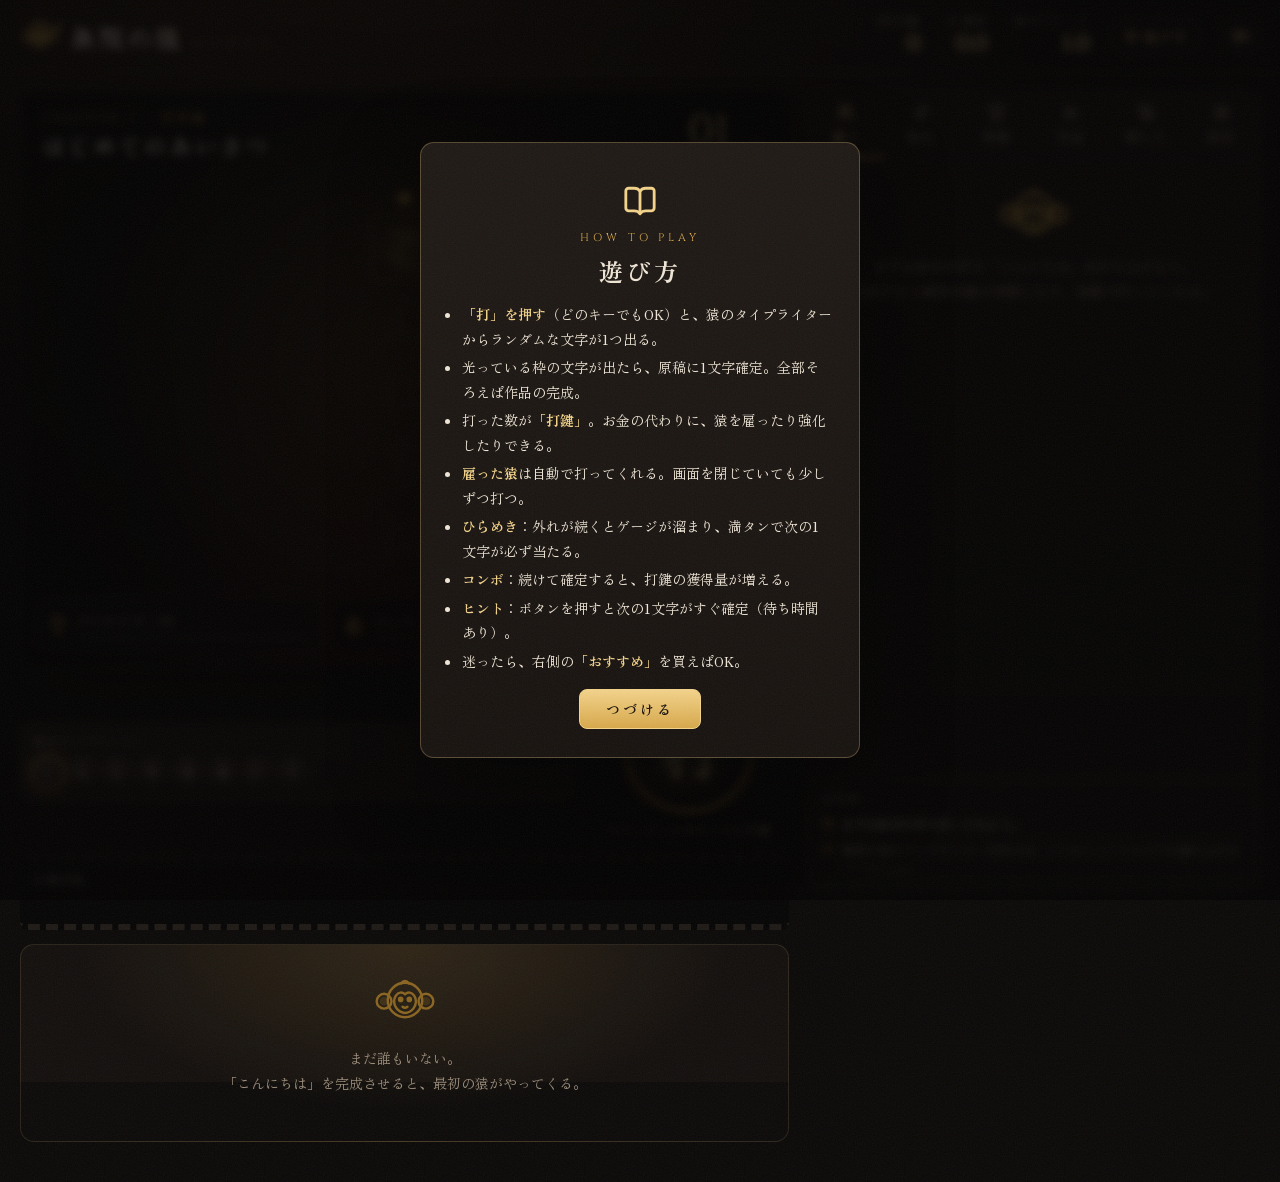
==== commit f2028535: "Balance pass, final chapter and ending, beginner-friendly UI Balance (tuned with full-game simulatio" ====
--- a/index.html
+++ b/index.html
@@ -7,7 +7,7 @@
   <meta name="description" content="猿が無限にタイプしたらシェイクスピアも書けるのか？ 放置型タイピングゲーム">
   <link rel="preconnect" href="https://fonts.googleapis.com">
   <link rel="preconnect" href="https://fonts.gstatic.com" crossorigin>
-  <link href="https://fonts.googleapis.com/css2?family=Zen+Old+Mincho:wght@400;700;900&family=Yuji+Syuku&family=Cinzel:wght@400;600;700&display=swap" rel="stylesheet">
+  <link href="https://fonts.googleapis.com/css2?family=Zen+Old+Mincho:wght@400;700;900&family=Yuji+Syuku&family=Cinzel:wght@400;600;700&family=Cormorant+Garamond:ital,wght@1,500;1,600&display=swap" rel="stylesheet">
   <link rel="stylesheet" href="css/style.css">
 </head>
 <body>
@@ -19,10 +19,11 @@
       <span class="logo-text">無限の猿<small>タイピスト</small></span>
     </h1>
     <div class="stats">
-      <div class="stat"><span class="stat-label" data-icon="keyboard">打鍵</span><span id="statKeys" class="stat-value">0</span></div>
-      <div class="stat"><span class="stat-label" data-icon="zap">毎秒</span><span id="statKps" class="stat-value">0</span></div>
-      <div class="stat"><span class="stat-label" data-icon="pointer">一打</span><span id="statClick" class="stat-value">1</span></div>
+      <div class="stat"><span class="stat-label" data-icon="keyboard" title="いま持っている打鍵（お金の代わり）">打鍵</span><span id="statKeys" class="stat-value">0</span></div>
+      <div class="stat"><span class="stat-label" data-icon="zap" title="猿たちが1秒に打つ数">毎秒</span><span id="statKps" class="stat-value">0</span></div>
+      <div class="stat"><span class="stat-label" data-icon="pointer" title="1クリックで打てる数">1クリック</span><span id="statClick" class="stat-value">1</span></div>
     </div>
+    <button id="helpBtn" class="help-btn" title="遊び方"><span data-icon="book-open"></span>遊び方</button>
     <button id="muteBtn" class="icon-btn" title="音のオン／オフ"></button>
   </header>
 
@@ -45,18 +46,19 @@
           <div class="mission-count" id="missionCount"></div>
         </div>
         <div class="manuscript-wrap"><div class="manuscript" id="paper"></div></div>
+        <div class="travel-box" id="travelBox" hidden></div>
         <div class="combo-big" id="comboBig"></div>
         <div class="slam-layer" id="slamLayer"></div>
         <button id="golden" class="golden" title="金のバナナ" hidden></button>
         <div class="stage-hud">
-          <div class="gauge">
+          <div class="gauge" title="外れが続くと溜まる。満タンで次の1文字が必ず当たる">
             <span class="gauge-icon" data-icon="lightbulb"></span>
             <div class="gauge-body">
               <div class="gauge-label">ひらめき <span id="inspText"></span></div>
               <div class="bar"><div class="bar-fill insp" id="inspFill"></div></div>
             </div>
           </div>
-          <div class="gauge">
+          <div class="gauge" title="続けて文字を確定させると、打鍵の獲得量が増える">
             <span class="gauge-icon" data-icon="flame"></span>
             <div class="gauge-body">
               <div class="gauge-label" id="comboText"></div>
@@ -92,11 +94,11 @@
 
     <aside class="side">
       <nav class="tabs" id="tabs">
-        <button data-tab="monkeys" class="tab active"><span data-icon="users"></span>猿</button>
-        <button data-tab="research" class="tab"><span data-icon="flask-conical"></span>研究</button>
+        <button data-tab="monkeys" class="tab active"><span data-icon="users"></span>雇う</button>
+        <button data-tab="research" class="tab"><span data-icon="zap"></span>強化</button>
         <button data-tab="ach" class="tab"><span data-icon="trophy"></span>実績</button>
-        <button data-tab="books" class="tab"><span data-icon="library"></span>書棚</button>
-        <button data-tab="roster" class="tab"><span data-icon="scroll-text"></span>名簿</button>
+        <button data-tab="books" class="tab"><span data-icon="library"></span>作品</button>
+        <button data-tab="roster" class="tab"><span data-icon="scroll-text"></span>猿たち</button>
         <button data-tab="settings" class="tab"><span data-icon="settings"></span>設定</button>
       </nav>
       <div class="tab-panels">
@@ -113,6 +115,8 @@
             <button id="importBtn" class="btn">読み込み</button>
           </div>
           <textarea id="saveText" class="save-text" rows="4" placeholder="ここにセーブ文字列"></textarea>
+          <h3>ティザー映像</h3>
+          <div class="btn-row"><a href="movie.html" class="btn"><span data-icon="play"></span>ティザーを観る</a></div>
           <h3>その他</h3>
           <div class="btn-row">
             <button id="resetBtn" class="btn danger">最初からやり直す</button>
--- a/css/style.css
+++ b/css/style.css
@@ -17,6 +17,7 @@
   --font-jp: 'Zen Old Mincho', 'Hiragino Mincho ProN', 'Yu Mincho', serif;
   --font-brush: 'Yuji Syuku', 'Zen Old Mincho', serif;
   --font-cine: 'Cinzel', 'Times New Roman', serif;
+  --font-serif: 'Cormorant Garamond', 'Times New Roman', serif;
 }
 
 * { box-sizing: border-box; }
@@ -301,7 +302,7 @@
   line-height: 1;
   color: #fff8ea;
   text-shadow: 0 0 40px rgba(243, 211, 138, 0.9), 0 0 120px rgba(216, 168, 74, 0.6), 0 6px 0 rgba(0, 0, 0, 0.6);
-  animation: slamIn 0.42s cubic-bezier(.12, .9, .25, 1.15) both;
+  animation: slamIn 0.42s cubic-bezier(.12, .9, .25, 1.15) backwards;
   transition: transform 0.3s cubic-bezier(.6, 0, .9, .5), opacity 0.3s;
   will-change: transform;
   position: relative;
@@ -647,6 +648,7 @@
 .small { font-size: 12px; }
 
 .btn {
+  text-decoration: none;
   display: inline-flex;
   align-items: center;
   gap: 6px;
@@ -794,3 +796,100 @@
 @media (prefers-reduced-motion: reduce) {
   .grain, .typist .t-head, .typist .t-arm-l, .typist .t-arm-r, .golden { animation: none; }
 }
+
+/* ── 第二章 英国編：横書きの英文 ── */
+.manuscript.horizontal {
+  writing-mode: horizontal-tb;
+  flex-direction: column;
+  align-items: flex-start;
+  gap: calc(var(--cs) * 0.3);
+  font-family: var(--font-serif);
+  font-style: italic;
+  font-weight: 600;
+}
+.horizontal .pline { flex-direction: row; align-items: center; gap: calc(var(--cs) * 0.25); }
+.horizontal .ptext { flex-direction: row; gap: 0; }
+.horizontal .ptext span { width: auto; height: auto; line-height: 1.15; }
+.horizontal .sp { width: 0.28em; }
+.horizontal .cursor { padding: 0 0.04em; }
+body[data-chapter="en"] .slam-char { font-family: var(--font-serif); font-style: italic; font-weight: 600; }
+body[data-chapter="en"] .kc { font-family: var(--font-serif); font-style: italic; font-size: 17px; }
+
+.cine.horiz .cine-text { writing-mode: horizontal-tb; flex-direction: column; align-items: center; gap: 0.1em; font-family: var(--font-serif); font-style: italic; font-weight: 600; line-height: 1.2; }
+.cine.horiz .cine-col { flex-direction: row; flex-wrap: wrap; justify-content: center; }
+.cine.horiz .cc { display: inline-block; margin: 0 0.14em; }
+.cine.horiz .cine-seal { left: auto; right: -1.7em; bottom: -0.2em; }
+
+/* 渡航パネル */
+.travel-box {
+  position: absolute;
+  left: 50%;
+  bottom: 84px;
+  transform: translateX(-50%);
+  z-index: 6;
+  width: min(460px, calc(100% - 32px));
+  padding: 18px 20px 20px;
+  border-radius: 14px;
+  border: 1px solid var(--line-strong);
+  background: rgba(10, 8, 7, 0.88);
+  backdrop-filter: blur(8px);
+  box-shadow: 0 20px 60px rgba(0, 0, 0, 0.6), 0 0 40px rgba(216, 168, 74, 0.15);
+  text-align: center;
+  animation: travelIn 0.6s cubic-bezier(.2, .9, .3, 1);
+}
+.travel-box[hidden] { display: none; }
+.travel-title { font-family: var(--font-brush); font-size: 34px; margin: 4px 0 8px; color: var(--gold-2); }
+.travel-list { list-style: none; padding: 0; margin: 0 0 14px; text-align: left; font-size: 13px; color: var(--muted); }
+.travel-list li { display: flex; gap: 8px; align-items: center; padding: 4px 0; }
+.travel-list .lu { color: var(--gold); }
+.travel-list b { color: var(--gold-2); font-family: var(--font-cine); }
+@keyframes travelIn { from { opacity: 0; transform: translate(-50%, 20px); } }
+.cine.horiz.brush .cine-text { font-family: var(--font-brush); font-style: normal; font-weight: 400; }
+
+/* ── わかりやすさ ── */
+.help-btn {
+  display: inline-flex;
+  align-items: center;
+  gap: 6px;
+  background: none;
+  border: 1px solid var(--line-strong);
+  border-radius: 999px;
+  padding: 7px 14px;
+  color: var(--gold-2);
+  cursor: pointer;
+  font-size: 13px;
+  letter-spacing: 0.1em;
+}
+.help-btn:hover { border-color: var(--gold); }
+.help-list { text-align: left; padding-left: 1.1em; margin: 8px 0 16px; font-size: 14px; line-height: 1.75; }
+.help-list li { margin-bottom: 4px; }
+.help-list b { color: var(--gold-2); font-weight: 700; }
+.panel-lead { font-size: 12px; color: var(--muted); margin: 10px 0 0; line-height: 1.6; }
+.item-sub b { color: var(--gold-2); font-family: var(--font-cine); font-weight: 600; }
+.flavor { opacity: 0.75; }
+.item.recommend { border-color: var(--gold); box-shadow: 0 0 0 1px rgba(216, 168, 74, 0.35), 0 0 18px rgba(216, 168, 74, 0.18); }
+.rec-badge {
+  display: inline-block;
+  margin-left: 8px;
+  padding: 1px 8px;
+  border-radius: 999px;
+  background: var(--gold);
+  color: #1a120a;
+  font-size: 10px;
+  font-weight: 700;
+  letter-spacing: 0.1em;
+  vertical-align: 2px;
+}
+.tab { position: relative; }
+.tab.has-new::after {
+  content: '';
+  position: absolute;
+  top: 8px;
+  right: calc(50% - 16px);
+  width: 7px;
+  height: 7px;
+  border-radius: 50%;
+  background: var(--gold-2);
+  box-shadow: 0 0 8px var(--gold);
+}
+.btn-row.center { justify-content: center; }
